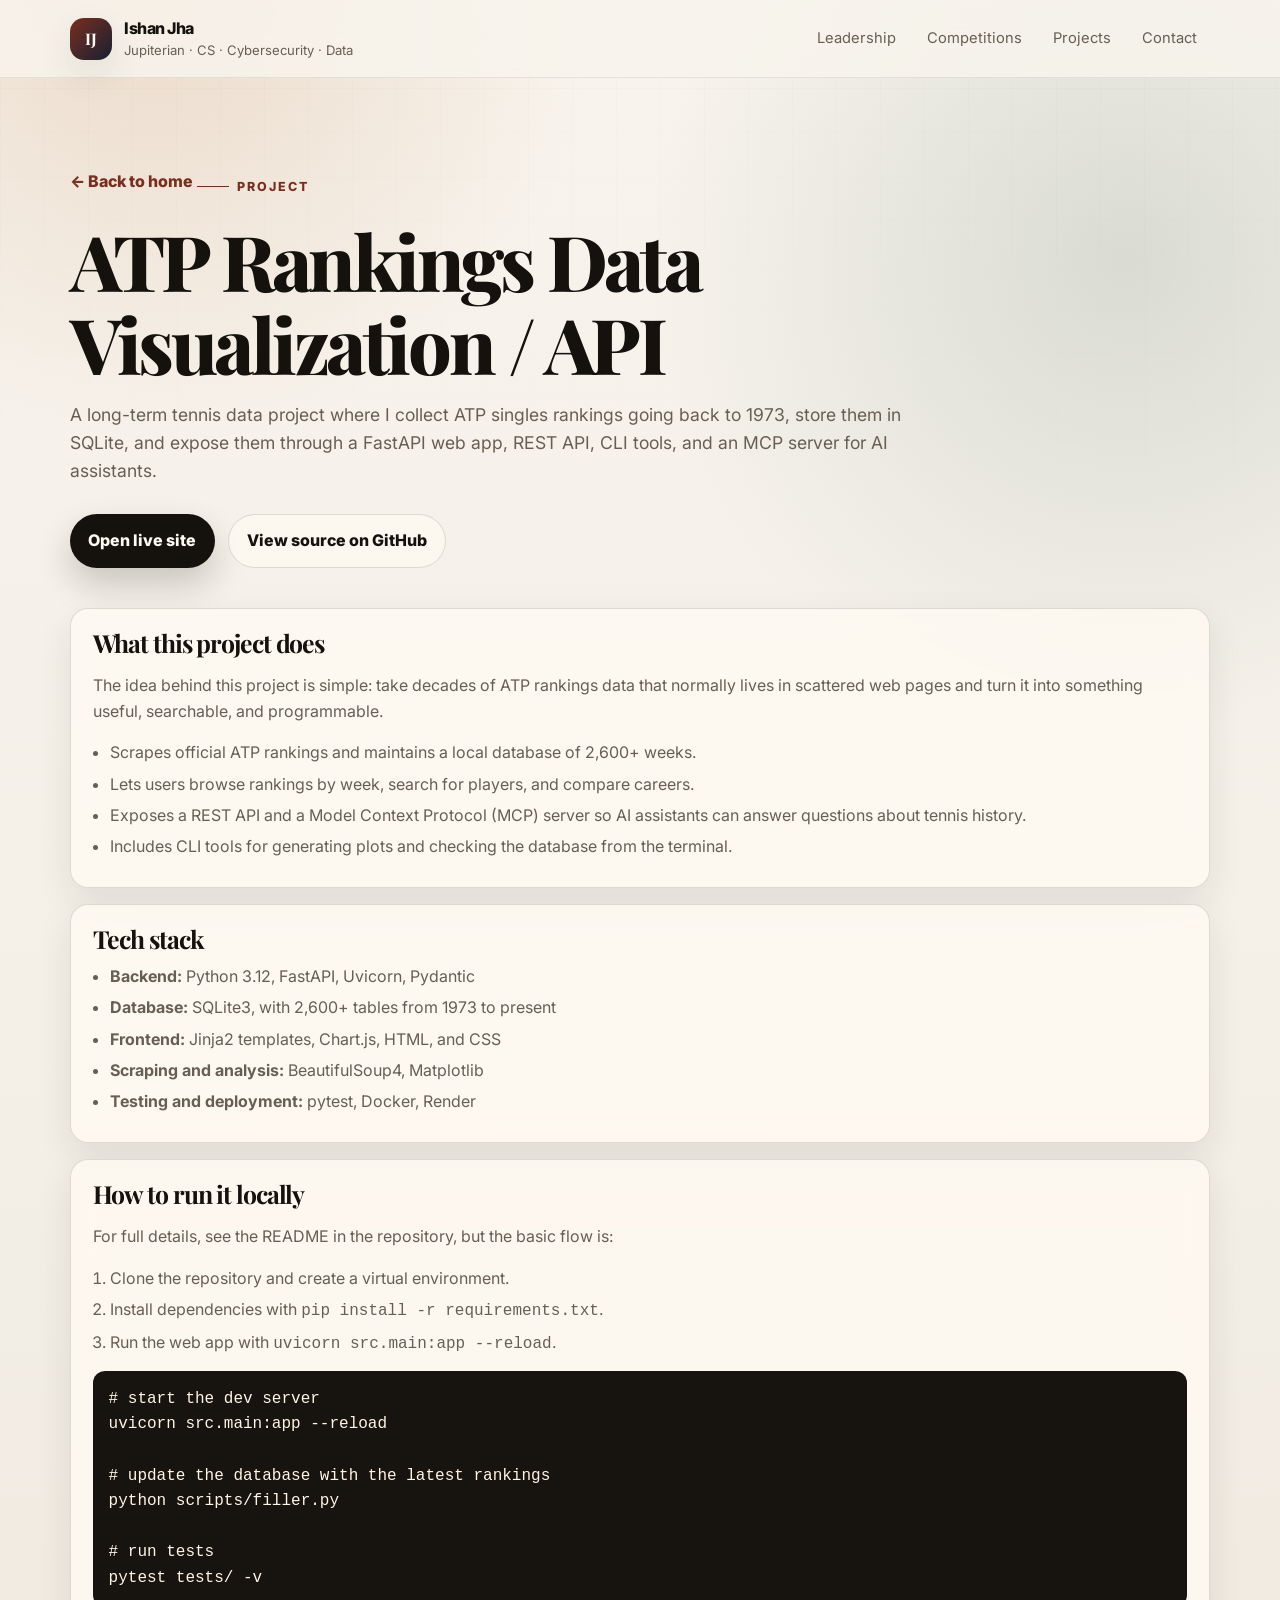
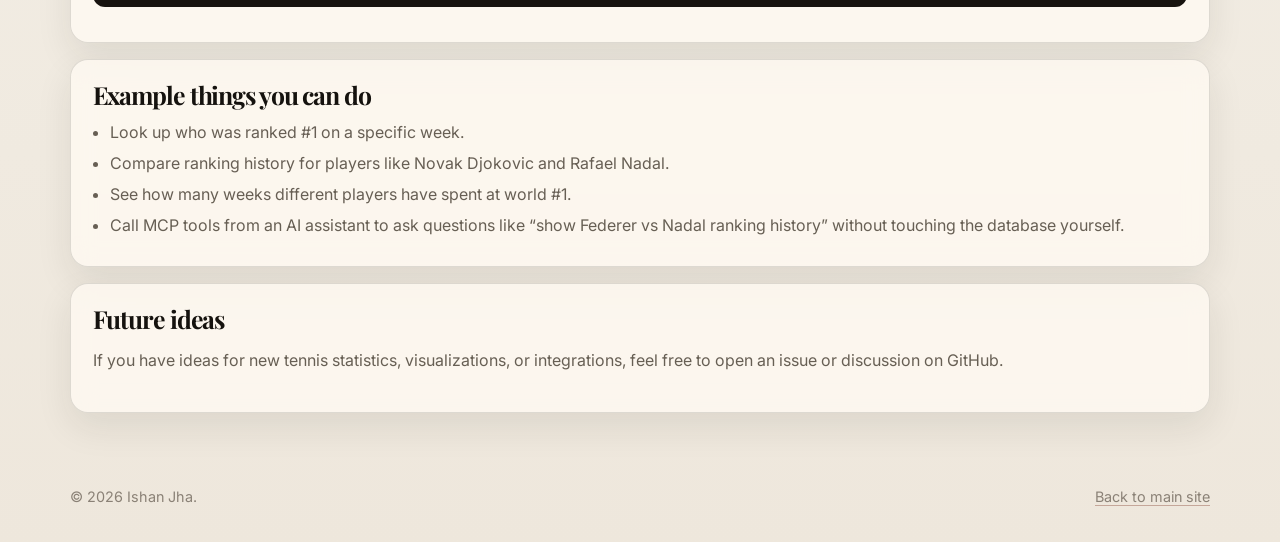
==== atp-rankings.html @ 8bdc6407 "Redesign portfolio site" ====
<!DOCTYPE html>
<html lang="en">
  <head>
    <meta charset="UTF-8" />
    <meta name="viewport" content="width=device-width, initial-scale=1" />
    <title>ATP Rankings Data Visualization / API | Ishan Jha</title>
    <meta name="description" content="Details about Ishan Jha's ATP Rankings Data Visualization and API project, including features, tech stack, and links." />
    <link rel="preconnect" href="https://fonts.googleapis.com" />
    <link rel="preconnect" href="https://fonts.gstatic.com" crossorigin />
    <link href="https://fonts.googleapis.com/css2?family=Inter:wght@400;500;600;700;800;900&family=Playfair+Display:wght@700;800&display=swap" rel="stylesheet" />
    <link rel="stylesheet" href="styles.css" />
  </head>
  <body>
    <header class="site-header"><div class="nav-inner"><a href="index.html" class="brand"><span class="brand-mark">IJ</span><span><span class="brand-name">Ishan Jha</span><span class="brand-tagline">Jupiterian · CS · Cybersecurity · Data</span></span></a><nav aria-label="Primary"><ul><li><a href="index.html#leadership">Leadership</a></li><li><a href="index.html#competitions">Competitions</a></li><li><a href="index.html#projects">Projects</a></li><li><a href="index.html#contact">Contact</a></li></ul></nav></div></header>
    <main>
      <section class="page-hero">
        <a href="index.html" class="back-link">← Back to home</a>
        <p class="eyebrow">Project</p>
        <h1>ATP Rankings Data Visualization / API</h1>
        <p class="meta">A long-term tennis data project where I collect ATP singles rankings going back to 1973, store them in SQLite, and expose them through a FastAPI web app, REST API, CLI tools, and an MCP server for AI assistants.</p>
        <div class="button-row"><a class="btn-primary" href="https://atp-rankings-data-visualization.onrender.com/" target="_blank" rel="noreferrer">Open live site</a><a class="btn-ghost" href="https://github.com/Jupiterian/ATP-Rankings-API" target="_blank" rel="noreferrer">View source on GitHub</a></div>
      </section>

      <section class="content-section"><h2>What this project does</h2><p>The idea behind this project is simple: take decades of ATP rankings data that normally lives in scattered web pages and turn it into something useful, searchable, and programmable.</p><ul class="clean-list"><li>Scrapes official ATP rankings and maintains a local database of 2,600+ weeks.</li><li>Lets users browse rankings by week, search for players, and compare careers.</li><li>Exposes a REST API and a Model Context Protocol (MCP) server so AI assistants can answer questions about tennis history.</li><li>Includes CLI tools for generating plots and checking the database from the terminal.</li></ul></section>
      <section class="content-section"><h2>Tech stack</h2><ul class="clean-list"><li><strong>Backend:</strong> Python 3.12, FastAPI, Uvicorn, Pydantic</li><li><strong>Database:</strong> SQLite3, with 2,600+ tables from 1973 to present</li><li><strong>Frontend:</strong> Jinja2 templates, Chart.js, HTML, and CSS</li><li><strong>Scraping and analysis:</strong> BeautifulSoup4, Matplotlib</li><li><strong>Testing and deployment:</strong> pytest, Docker, Render</li></ul></section>
      <section class="content-section"><h2>How to run it locally</h2><p>For full details, see the README in the repository, but the basic flow is:</p><ol class="clean-list"><li>Clone the repository and create a virtual environment.</li><li>Install dependencies with <code>pip install -r requirements.txt</code>.</li><li>Run the web app with <code>uvicorn src.main:app --reload</code>.</li></ol><pre><code># start the dev server
uvicorn src.main:app --reload

# update the database with the latest rankings
python scripts/filler.py

# run tests
pytest tests/ -v</code></pre></section>
      <section class="content-section"><h2>Example things you can do</h2><ul class="clean-list"><li>Look up who was ranked #1 on a specific week.</li><li>Compare ranking history for players like Novak Djokovic and Rafael Nadal.</li><li>See how many weeks different players have spent at world #1.</li><li>Call MCP tools from an AI assistant to ask questions like “show Federer vs Nadal ranking history” without touching the database yourself.</li></ul></section>
      <section class="content-section"><h2>Future ideas</h2><p>If you have ideas for new tennis statistics, visualizations, or integrations, feel free to open an issue or discussion on GitHub.</p></section>
    </main>
    <footer><span>© 2026 Ishan Jha.</span><span><a href="index.html">Back to main site</a></span></footer>
  </body>
</html>
  </body>
</html>
---- styles.css ----
:root {
  --bg: #f4f0e8;
  --surface: #fffaf2;
  --surface-strong: #fffdf8;
  --ink: #15120e;
  --muted: #675f54;
  --muted-2: #8a8176;
  --line: rgba(21, 18, 14, 0.13);
  --accent: #7a2e1f;
  --accent-2: #b66a32;
  --navy: #172033;
  --green: #315444;
  --shadow: 0 24px 80px rgba(38, 31, 22, 0.12);
  --shadow-soft: 0 14px 36px rgba(38, 31, 22, 0.09);
  --radius-lg: 28px;
  --radius-md: 18px;
  --radius-sm: 12px;
  --max: 1180px;
}

* { box-sizing: border-box; }
html { scroll-behavior: smooth; }
body {
  margin: 0;
  color: var(--ink);
  background:
    radial-gradient(circle at 12% 0%, rgba(182, 106, 50, 0.18), transparent 28rem),
    radial-gradient(circle at 88% 12%, rgba(49, 84, 68, 0.15), transparent 30rem),
    linear-gradient(180deg, #f8f4ed 0%, var(--bg) 45%, #eee7dc 100%);
  font-family: Inter, ui-sans-serif, system-ui, -apple-system, BlinkMacSystemFont, "Segoe UI", sans-serif;
  line-height: 1.6;
  min-height: 100vh;
}

body::before {
  content: "";
  position: fixed;
  inset: 0;
  pointer-events: none;
  opacity: 0.38;
  background-image: linear-gradient(rgba(21, 18, 14, 0.035) 1px, transparent 1px), linear-gradient(90deg, rgba(21, 18, 14, 0.035) 1px, transparent 1px);
  background-size: 44px 44px;
  mask-image: linear-gradient(to bottom, #000, transparent 72%);
}

a { color: inherit; text-decoration-color: rgba(122, 46, 31, 0.35); text-underline-offset: 0.2em; }
a:hover { color: var(--accent); text-decoration-color: currentColor; }
img { max-width: 100%; display: block; }

.site-header {
  position: sticky;
  top: 0;
  z-index: 20;
  border-bottom: 1px solid rgba(21, 18, 14, 0.08);
  background: rgba(248, 244, 237, 0.82);
  backdrop-filter: blur(18px);
}
.nav-inner {
  max-width: var(--max);
  margin: 0 auto;
  padding: 1rem 1.25rem;
  display: flex;
  align-items: center;
  justify-content: space-between;
  gap: 1rem;
}
.brand { display: inline-flex; align-items: center; gap: 0.75rem; text-decoration: none; }
.brand-mark {
  width: 42px;
  height: 42px;
  border-radius: 14px;
  display: grid;
  place-items: center;
  color: #fffaf2;
  background: linear-gradient(135deg, var(--accent), var(--navy));
  box-shadow: var(--shadow-soft);
  font-family: "Playfair Display", Georgia, serif;
  font-weight: 700;
}
.brand-name { display: block; font-weight: 800; letter-spacing: -0.03em; }
.brand-tagline { display: block; color: var(--muted); font-size: 0.82rem; margin-top: -0.1rem; }
nav ul { display: flex; align-items: center; gap: 0.35rem; list-style: none; margin: 0; padding: 0; }
nav a {
  display: inline-flex;
  padding: 0.55rem 0.8rem;
  border-radius: 999px;
  color: var(--muted);
  font-size: 0.92rem;
  text-decoration: none;
}
nav a:hover { background: rgba(122, 46, 31, 0.08); color: var(--ink); }

main { max-width: var(--max); margin: 0 auto; padding: 2rem 1.25rem 4.5rem; position: relative; }
.hero {
  display: grid;
  grid-template-columns: minmax(0, 1.14fr) minmax(320px, 0.86fr);
  gap: 2rem;
  align-items: stretch;
  padding: 4.5rem 0 2.5rem;
}
.eyebrow {
  display: inline-flex;
  align-items: center;
  gap: 0.5rem;
  color: var(--accent);
  font-weight: 800;
  font-size: 0.78rem;
  letter-spacing: 0.16em;
  text-transform: uppercase;
  margin-bottom: 1rem;
}
.eyebrow::before { content: ""; width: 32px; height: 1px; background: currentColor; }
h1, h2, h3 { line-height: 1.08; margin: 0; letter-spacing: -0.045em; }
h1, .display { font-family: "Playfair Display", Georgia, serif; font-weight: 800; }
h1 { font-size: clamp(3.1rem, 8vw, 6.7rem); max-width: 820px; }
.hero-subtitle { max-width: 720px; color: var(--muted); font-size: clamp(1.05rem, 2vw, 1.28rem); margin: 1.35rem 0 0; }
.hero-actions, .button-row { display: flex; flex-wrap: wrap; gap: 0.8rem; margin-top: 1.8rem; }
.btn-primary, .btn-ghost, .btn-text {
  display: inline-flex;
  align-items: center;
  justify-content: center;
  border-radius: 999px;
  padding: 0.82rem 1.15rem;
  font-weight: 800;
  text-decoration: none;
  transition: transform 0.18s ease, box-shadow 0.18s ease, background 0.18s ease;
}
.btn-primary { background: var(--ink); color: var(--surface); box-shadow: 0 16px 34px rgba(21, 18, 14, 0.2); }
.btn-primary:hover { color: var(--surface); transform: translateY(-2px); box-shadow: 0 22px 42px rgba(21, 18, 14, 0.24); }
.btn-ghost { border: 1px solid var(--line); background: rgba(255, 250, 242, 0.62); color: var(--ink); }
.btn-ghost:hover { transform: translateY(-2px); background: var(--surface-strong); }
.btn-text { padding-left: 0; padding-right: 0; color: var(--accent); }

.portrait-card, .panel, .section, .project-card, .case-card, .metric-card, .highlight-box, .content-section {
  border: 1px solid var(--line);
  background: rgba(255, 250, 242, 0.78);
  box-shadow: var(--shadow-soft);
  backdrop-filter: blur(12px);
}
.portrait-card { border-radius: var(--radius-lg); padding: 1rem; align-self: center; }
.portrait-card img { width: 100%; aspect-ratio: 4 / 5; object-fit: cover; object-position: center 18%; border-radius: 22px; }
.portrait-caption { display: flex; justify-content: space-between; gap: 1rem; padding: 1rem 0.25rem 0.15rem; color: var(--muted); font-size: 0.9rem; }
.stat-strip { display: grid; grid-template-columns: repeat(4, 1fr); gap: 1rem; margin: 1rem 0 2.5rem; }
.metric-card { border-radius: var(--radius-md); padding: 1.1rem; }
.metric-value { display: block; color: var(--accent); font-size: 1.75rem; font-weight: 900; letter-spacing: -0.06em; }
.metric-label { color: var(--muted); font-size: 0.88rem; }

.section { border-radius: var(--radius-lg); padding: clamp(1.3rem, 3vw, 2rem); margin-top: 1.1rem; }
.section + .section { margin-top: 1.4rem; }
.section-header { display: flex; justify-content: space-between; align-items: end; gap: 1rem; margin-bottom: 1.25rem; }
.section-kicker { color: var(--accent); font-weight: 800; font-size: 0.78rem; letter-spacing: 0.16em; text-transform: uppercase; }
.section-title { font-size: clamp(1.75rem, 3.5vw, 3rem); font-family: "Playfair Display", Georgia, serif; }
.section-body, p, li { color: var(--muted); }
.lead { color: var(--muted); font-size: 1.08rem; max-width: 820px; }
.two-column { display: grid; grid-template-columns: minmax(0, 1.1fr) minmax(280px, 0.9fr); gap: 1.2rem; }
.clean-list { padding-left: 1.1rem; margin: 0.65rem 0 0; }
.clean-list li { margin: 0.35rem 0; }
.card-grid { display: grid; grid-template-columns: repeat(2, minmax(0, 1fr)); gap: 1rem; }
.project-card, .case-card { border-radius: var(--radius-md); padding: 1.15rem; }
.project-card h3, .case-card h3 { font-size: 1.22rem; color: var(--ink); }
.project-card p, .case-card p { margin: 0.7rem 0 1rem; }
.card-meta, .tech-stack { display: flex; flex-wrap: wrap; gap: 0.45rem; margin-top: 0.9rem; }
.tag, .tech-badge { border: 1px solid var(--line); border-radius: 999px; padding: 0.28rem 0.62rem; color: var(--muted); background: rgba(255,255,255,0.35); font-size: 0.78rem; font-weight: 700; }
.featured { background: linear-gradient(135deg, rgba(23,32,51,0.96), rgba(122,46,31,0.9)); color: var(--surface); overflow: hidden; position: relative; }
.featured::after { content: ""; position: absolute; width: 300px; height: 300px; right: -90px; top: -110px; border-radius: 50%; background: rgba(255,250,242,0.12); }
.featured .section-title, .featured h3, .featured p, .featured li, .featured .section-kicker { color: var(--surface); }
.featured p, .featured li { opacity: 0.82; }
.featured .tag { color: var(--surface); border-color: rgba(255,255,255,0.24); background: rgba(255,255,255,0.1); }
.featured .btn-primary { background: var(--surface); color: var(--ink); }
.featured-grid { display: grid; grid-template-columns: minmax(0, 1.45fr) minmax(260px, 0.85fr); gap: 1.4rem; align-items: center; position: relative; z-index: 1; }
.terminal-card { border: 1px solid rgba(255,255,255,0.18); border-radius: 20px; background: rgba(21,18,14,0.34); padding: 1rem; color: #f9f1e6; font-family: ui-monospace, SFMono-Regular, Menlo, Monaco, Consolas, monospace; font-size: 0.84rem; }
.terminal-card div { margin: 0.45rem 0; }
.prompt { color: #f2b56c; }
.gallery { display: grid; grid-template-columns: repeat(2, minmax(0, 1fr)); gap: 1rem; margin-top: 1rem; }
.gallery img { border-radius: var(--radius-md); aspect-ratio: 4 / 3; object-fit: cover; border: 1px solid var(--line); box-shadow: var(--shadow-soft); }
.gallery.small img { aspect-ratio: 1 / 1; }
.page-hero { padding: 3.4rem 0 1.5rem; }
.page-hero h1 { font-size: clamp(2.5rem, 6vw, 5rem); }
.subtitle, .meta { color: var(--muted); font-size: 1.1rem; max-width: 850px; margin: 1rem 0 0; }
.back-link { display: inline-flex; margin-bottom: 1.5rem; color: var(--accent); font-weight: 800; text-decoration: none; }
.content-section, .highlight-box { border-radius: var(--radius-md); padding: 1.35rem; margin-top: 1rem; }
.content-section h2, .highlight-box h3 { font-size: 1.55rem; font-family: "Playfair Display", Georgia, serif; margin-bottom: 0.7rem; }
pre { padding: 1rem; overflow-x: auto; border-radius: var(--radius-sm); background: #17130f; color: #fff4e8; }
code { font-family: ui-monospace, SFMono-Regular, Menlo, Monaco, Consolas, monospace; }
.inline-photo { border-radius: var(--radius-md); border: 1px solid var(--line); box-shadow: var(--shadow-soft); margin-top: 1rem; }
.contact-list { list-style: none; padding: 0; margin: 1rem 0 0; display: flex; flex-wrap: wrap; gap: 0.8rem; }
.contact-list a { display: inline-flex; padding: 0.78rem 1rem; border: 1px solid var(--line); border-radius: 999px; background: rgba(255,250,242,0.75); font-weight: 800; text-decoration: none; }
footer { max-width: var(--max); margin: 0 auto; padding: 0 1.25rem 2.4rem; color: var(--muted-2); font-size: 0.9rem; display: flex; justify-content: space-between; gap: 1rem; flex-wrap: wrap; position: relative; }

@media (max-width: 860px) {
  .hero, .two-column, .featured-grid { grid-template-columns: 1fr; }
  .stat-strip { grid-template-columns: repeat(2, 1fr); }
  .card-grid { grid-template-columns: 1fr; }
  .nav-inner { align-items: flex-start; flex-direction: column; }
  nav ul { flex-wrap: wrap; }
  .portrait-card { max-width: 460px; }
}
@media (max-width: 560px) {
  main { padding-top: 1rem; }
  .hero { padding-top: 2.4rem; }
  .stat-strip, .gallery { grid-template-columns: 1fr; }
  h1 { font-size: clamp(2.7rem, 17vw, 4rem); }
  .brand-tagline { display: none; }
}
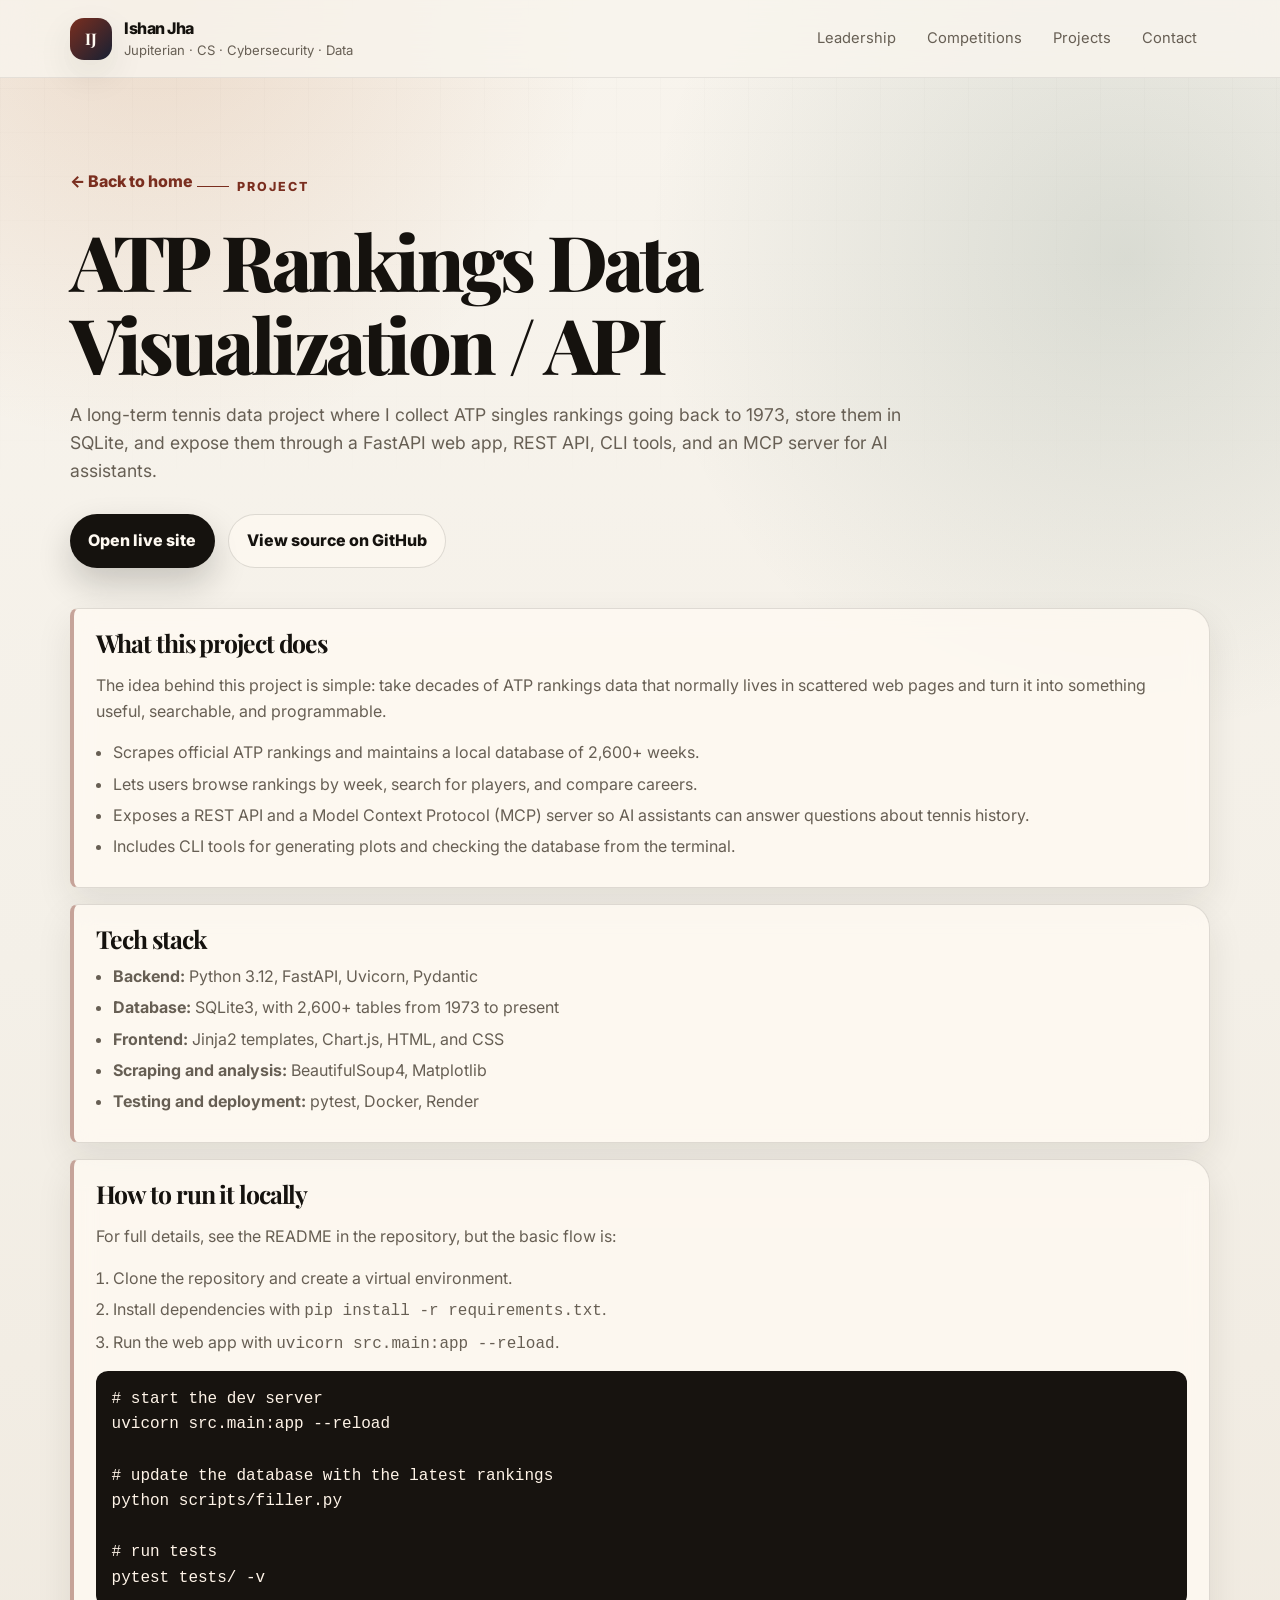
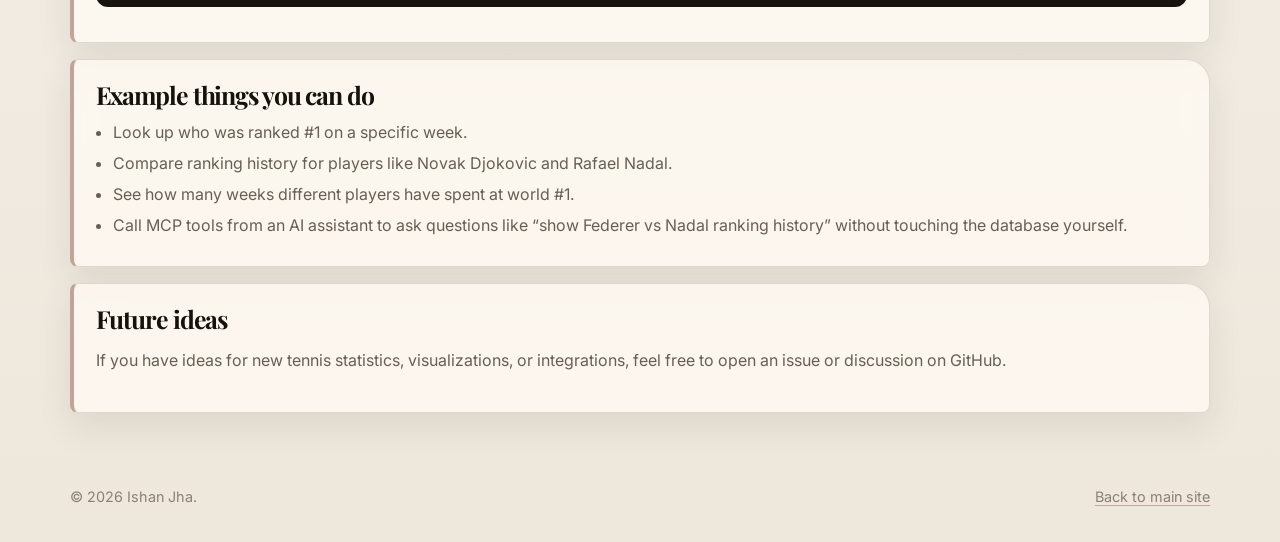
==== commit d9522919: "Refine portfolio panel styling" ====
--- a/styles.css
+++ b/styles.css
@@ -15,6 +15,7 @@
   --radius-lg: 28px;
   --radius-md: 18px;
   --radius-sm: 12px;
+  --radius-editorial: 10px 30px 10px 10px;
   --max: 1180px;
 }
 
@@ -145,7 +146,21 @@
 .metric-value { display: block; color: var(--accent); font-size: 1.75rem; font-weight: 900; letter-spacing: -0.06em; }
 .metric-label { color: var(--muted); font-size: 0.88rem; }
 
-.section { border-radius: var(--radius-lg); padding: clamp(1.3rem, 3vw, 2rem); margin-top: 1.1rem; }
+.section {
+  position: relative;
+  border-radius: var(--radius-editorial);
+  padding: clamp(1.3rem, 3vw, 2rem);
+  margin-top: 1.1rem;
+  overflow: hidden;
+}
+.section::before {
+  content: "";
+  position: absolute;
+  inset: 0 auto 0 0;
+  width: 5px;
+  background: linear-gradient(180deg, var(--accent), rgba(182, 106, 50, 0.2));
+}
+.section > * { position: relative; }
 .section + .section { margin-top: 1.4rem; }
 .section-header { display: flex; justify-content: space-between; align-items: end; gap: 1rem; margin-bottom: 1.25rem; }
 .section-kicker { color: var(--accent); font-weight: 800; font-size: 0.78rem; letter-spacing: 0.16em; text-transform: uppercase; }
@@ -156,12 +171,19 @@
 .clean-list { padding-left: 1.1rem; margin: 0.65rem 0 0; }
 .clean-list li { margin: 0.35rem 0; }
 .card-grid { display: grid; grid-template-columns: repeat(2, minmax(0, 1fr)); gap: 1rem; }
-.project-card, .case-card { border-radius: var(--radius-md); padding: 1.15rem; }
+.project-card, .case-card {
+  border-radius: 0;
+  padding: 1.15rem 1.2rem;
+  border-width: 0 0 0 2px;
+  border-color: rgba(122, 46, 31, 0.24);
+  background: linear-gradient(90deg, rgba(255, 250, 242, 0.8), rgba(255, 250, 242, 0.32));
+  box-shadow: none;
+}
 .project-card h3, .case-card h3 { font-size: 1.22rem; color: var(--ink); }
 .project-card p, .case-card p { margin: 0.7rem 0 1rem; }
 .card-meta, .tech-stack { display: flex; flex-wrap: wrap; gap: 0.45rem; margin-top: 0.9rem; }
 .tag, .tech-badge { border: 1px solid var(--line); border-radius: 999px; padding: 0.28rem 0.62rem; color: var(--muted); background: rgba(255,255,255,0.35); font-size: 0.78rem; font-weight: 700; }
-.featured { background: linear-gradient(135deg, rgba(23,32,51,0.96), rgba(122,46,31,0.9)); color: var(--surface); overflow: hidden; position: relative; }
+.featured { border-radius: 12px; background: linear-gradient(135deg, rgba(23,32,51,0.96), rgba(122,46,31,0.9)); color: var(--surface); overflow: hidden; position: relative; }
 .featured::after { content: ""; position: absolute; width: 300px; height: 300px; right: -90px; top: -110px; border-radius: 50%; background: rgba(255,250,242,0.12); }
 .featured .section-title, .featured h3, .featured p, .featured li, .featured .section-kicker { color: var(--surface); }
 .featured p, .featured li { opacity: 0.82; }
@@ -178,13 +200,33 @@
 .page-hero h1 { font-size: clamp(2.5rem, 6vw, 5rem); }
 .subtitle, .meta { color: var(--muted); font-size: 1.1rem; max-width: 850px; margin: 1rem 0 0; }
 .back-link { display: inline-flex; margin-bottom: 1.5rem; color: var(--accent); font-weight: 800; text-decoration: none; }
-.content-section, .highlight-box { border-radius: var(--radius-md); padding: 1.35rem; margin-top: 1rem; }
+.content-section, .highlight-box {
+  border-radius: 8px 24px 8px 8px;
+  padding: 1.35rem;
+  margin-top: 1rem;
+  border-left: 4px solid rgba(122, 46, 31, 0.42);
+}
 .content-section h2, .highlight-box h3 { font-size: 1.55rem; font-family: "Playfair Display", Georgia, serif; margin-bottom: 0.7rem; }
 pre { padding: 1rem; overflow-x: auto; border-radius: var(--radius-sm); background: #17130f; color: #fff4e8; }
 code { font-family: ui-monospace, SFMono-Regular, Menlo, Monaco, Consolas, monospace; }
 .inline-photo { border-radius: var(--radius-md); border: 1px solid var(--line); box-shadow: var(--shadow-soft); margin-top: 1rem; }
 .contact-list { list-style: none; padding: 0; margin: 1rem 0 0; display: flex; flex-wrap: wrap; gap: 0.8rem; }
-.contact-list a { display: inline-flex; padding: 0.78rem 1rem; border: 1px solid var(--line); border-radius: 999px; background: rgba(255,250,242,0.75); font-weight: 800; text-decoration: none; }
+.contact-list a {
+  display: inline-flex;
+  align-items: center;
+  justify-content: space-between;
+  gap: 1.25rem;
+  min-width: 220px;
+  padding: 0.9rem 1rem;
+  border: 1px solid rgba(21, 18, 14, 0.18);
+  border-radius: 10px;
+  background: linear-gradient(135deg, rgba(255,250,242,0.95), rgba(246,238,226,0.86));
+  box-shadow: 0 10px 24px rgba(38, 31, 22, 0.08);
+  font-weight: 800;
+  text-decoration: none;
+}
+.contact-list a::after { content: "↗"; color: var(--accent); }
+.contact-list a:hover { transform: translateY(-2px); background: var(--surface-strong); }
 footer { max-width: var(--max); margin: 0 auto; padding: 0 1.25rem 2.4rem; color: var(--muted-2); font-size: 0.9rem; display: flex; justify-content: space-between; gap: 1rem; flex-wrap: wrap; position: relative; }
 
 @media (max-width: 860px) {
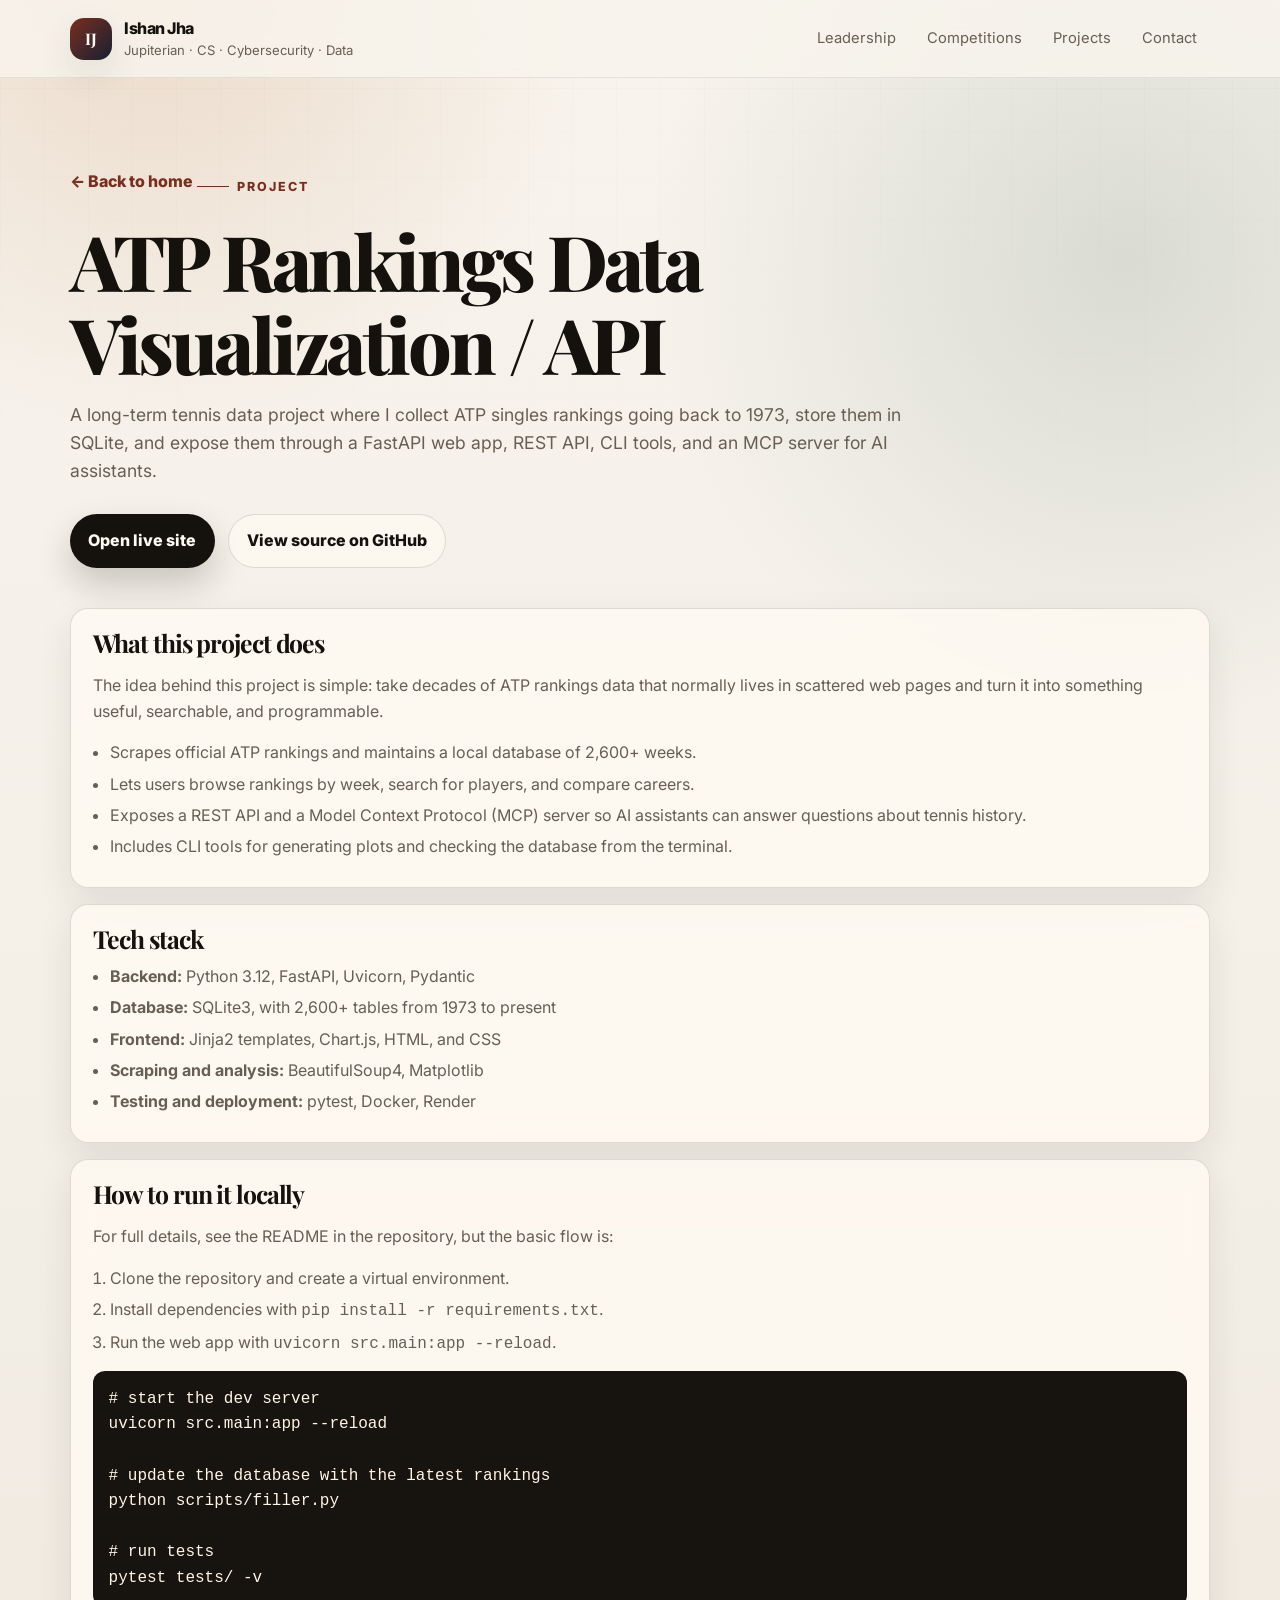
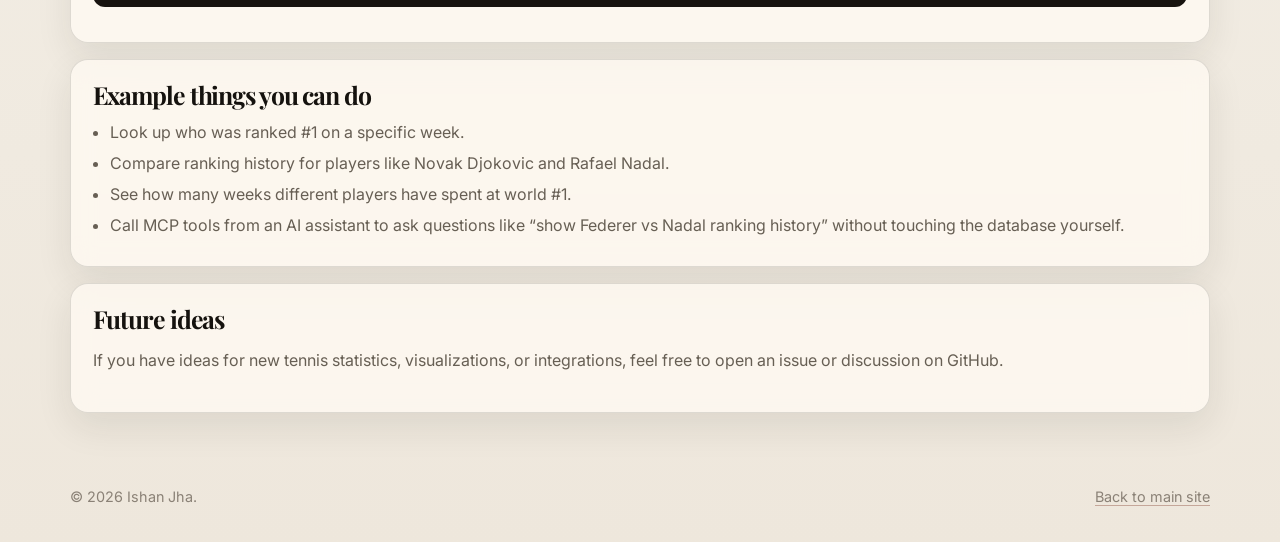
==== commit 9c835d66: "Merge branch 'main' into codex/redesign-website-for-professional-portfolio-bvtk1a" ====
--- a/atp-rankings.html
+++ b/atp-rankings.html
@@ -1,41 +1,39 @@
-<!DOCTYPE html>
-<html lang="en">
-  <head>
-    <meta charset="UTF-8" />
-    <meta name="viewport" content="width=device-width, initial-scale=1" />
-    <title>ATP Rankings Data Visualization / API | Ishan Jha</title>
-    <meta name="description" content="Details about Ishan Jha's ATP Rankings Data Visualization and API project, including features, tech stack, and links." />
-    <link rel="preconnect" href="https://fonts.googleapis.com" />
-    <link rel="preconnect" href="https://fonts.gstatic.com" crossorigin />
-    <link href="https://fonts.googleapis.com/css2?family=Inter:wght@400;500;600;700;800;900&family=Playfair+Display:wght@700;800&display=swap" rel="stylesheet" />
-    <link rel="stylesheet" href="styles.css" />
-  </head>
-  <body>
-    <header class="site-header"><div class="nav-inner"><a href="index.html" class="brand"><span class="brand-mark">IJ</span><span><span class="brand-name">Ishan Jha</span><span class="brand-tagline">Jupiterian · CS · Cybersecurity · Data</span></span></a><nav aria-label="Primary"><ul><li><a href="index.html#leadership">Leadership</a></li><li><a href="index.html#competitions">Competitions</a></li><li><a href="index.html#projects">Projects</a></li><li><a href="index.html#contact">Contact</a></li></ul></nav></div></header>
-    <main>
-      <section class="page-hero">
-        <a href="index.html" class="back-link">← Back to home</a>
-        <p class="eyebrow">Project</p>
-        <h1>ATP Rankings Data Visualization / API</h1>
-        <p class="meta">A long-term tennis data project where I collect ATP singles rankings going back to 1973, store them in SQLite, and expose them through a FastAPI web app, REST API, CLI tools, and an MCP server for AI assistants.</p>
-        <div class="button-row"><a class="btn-primary" href="https://atp-rankings-data-visualization.onrender.com/" target="_blank" rel="noreferrer">Open live site</a><a class="btn-ghost" href="https://github.com/Jupiterian/ATP-Rankings-API" target="_blank" rel="noreferrer">View source on GitHub</a></div>
-      </section>
-
-      <section class="content-section"><h2>What this project does</h2><p>The idea behind this project is simple: take decades of ATP rankings data that normally lives in scattered web pages and turn it into something useful, searchable, and programmable.</p><ul class="clean-list"><li>Scrapes official ATP rankings and maintains a local database of 2,600+ weeks.</li><li>Lets users browse rankings by week, search for players, and compare careers.</li><li>Exposes a REST API and a Model Context Protocol (MCP) server so AI assistants can answer questions about tennis history.</li><li>Includes CLI tools for generating plots and checking the database from the terminal.</li></ul></section>
-      <section class="content-section"><h2>Tech stack</h2><ul class="clean-list"><li><strong>Backend:</strong> Python 3.12, FastAPI, Uvicorn, Pydantic</li><li><strong>Database:</strong> SQLite3, with 2,600+ tables from 1973 to present</li><li><strong>Frontend:</strong> Jinja2 templates, Chart.js, HTML, and CSS</li><li><strong>Scraping and analysis:</strong> BeautifulSoup4, Matplotlib</li><li><strong>Testing and deployment:</strong> pytest, Docker, Render</li></ul></section>
-      <section class="content-section"><h2>How to run it locally</h2><p>For full details, see the README in the repository, but the basic flow is:</p><ol class="clean-list"><li>Clone the repository and create a virtual environment.</li><li>Install dependencies with <code>pip install -r requirements.txt</code>.</li><li>Run the web app with <code>uvicorn src.main:app --reload</code>.</li></ol><pre><code># start the dev server
-uvicorn src.main:app --reload
-
-# update the database with the latest rankings
-python scripts/filler.py
-
-# run tests
-pytest tests/ -v</code></pre></section>
-      <section class="content-section"><h2>Example things you can do</h2><ul class="clean-list"><li>Look up who was ranked #1 on a specific week.</li><li>Compare ranking history for players like Novak Djokovic and Rafael Nadal.</li><li>See how many weeks different players have spent at world #1.</li><li>Call MCP tools from an AI assistant to ask questions like “show Federer vs Nadal ranking history” without touching the database yourself.</li></ul></section>
-      <section class="content-section"><h2>Future ideas</h2><p>If you have ideas for new tennis statistics, visualizations, or integrations, feel free to open an issue or discussion on GitHub.</p></section>
-    </main>
-    <footer><span>© 2026 Ishan Jha.</span><span><a href="index.html">Back to main site</a></span></footer>
-  </body>
-</html>
+<!DOCTYPE html>
+<html lang="en">
+  <head>
+    <meta charset="UTF-8" />
+    <meta name="viewport" content="width=device-width, initial-scale=1" />
+    <title>ATP Rankings Data Visualization / API | Ishan Jha</title>
+    <meta name="description" content="Details about Ishan Jha's ATP Rankings Data Visualization and API project, including features, tech stack, and links." />
+    <link rel="preconnect" href="https://fonts.googleapis.com" />
+    <link rel="preconnect" href="https://fonts.gstatic.com" crossorigin />
+    <link href="https://fonts.googleapis.com/css2?family=Inter:wght@400;500;600;700;800;900&family=Playfair+Display:wght@700;800&display=swap" rel="stylesheet" />
+    <link rel="stylesheet" href="styles.css" />
+  </head>
+  <body>
+    <header class="site-header"><div class="nav-inner"><a href="index.html" class="brand"><span class="brand-mark">IJ</span><span><span class="brand-name">Ishan Jha</span><span class="brand-tagline">Jupiterian · CS · Cybersecurity · Data</span></span></a><nav aria-label="Primary"><ul><li><a href="index.html#leadership">Leadership</a></li><li><a href="index.html#competitions">Competitions</a></li><li><a href="index.html#projects">Projects</a></li><li><a href="index.html#contact">Contact</a></li></ul></nav></div></header>
+    <main>
+      <section class="page-hero">
+        <a href="index.html" class="back-link">← Back to home</a>
+        <p class="eyebrow">Project</p>
+        <h1>ATP Rankings Data Visualization / API</h1>
+        <p class="meta">A long-term tennis data project where I collect ATP singles rankings going back to 1973, store them in SQLite, and expose them through a FastAPI web app, REST API, CLI tools, and an MCP server for AI assistants.</p>
+        <div class="button-row"><a class="btn-primary" href="https://atp-rankings-data-visualization.onrender.com/" target="_blank" rel="noreferrer">Open live site</a><a class="btn-ghost" href="https://github.com/Jupiterian/ATP-Rankings-API" target="_blank" rel="noreferrer">View source on GitHub</a></div>
+      </section>
+
+      <section class="content-section"><h2>What this project does</h2><p>The idea behind this project is simple: take decades of ATP rankings data that normally lives in scattered web pages and turn it into something useful, searchable, and programmable.</p><ul class="clean-list"><li>Scrapes official ATP rankings and maintains a local database of 2,600+ weeks.</li><li>Lets users browse rankings by week, search for players, and compare careers.</li><li>Exposes a REST API and a Model Context Protocol (MCP) server so AI assistants can answer questions about tennis history.</li><li>Includes CLI tools for generating plots and checking the database from the terminal.</li></ul></section>
+      <section class="content-section"><h2>Tech stack</h2><ul class="clean-list"><li><strong>Backend:</strong> Python 3.12, FastAPI, Uvicorn, Pydantic</li><li><strong>Database:</strong> SQLite3, with 2,600+ tables from 1973 to present</li><li><strong>Frontend:</strong> Jinja2 templates, Chart.js, HTML, and CSS</li><li><strong>Scraping and analysis:</strong> BeautifulSoup4, Matplotlib</li><li><strong>Testing and deployment:</strong> pytest, Docker, Render</li></ul></section>
+      <section class="content-section"><h2>How to run it locally</h2><p>For full details, see the README in the repository, but the basic flow is:</p><ol class="clean-list"><li>Clone the repository and create a virtual environment.</li><li>Install dependencies with <code>pip install -r requirements.txt</code>.</li><li>Run the web app with <code>uvicorn src.main:app --reload</code>.</li></ol><pre><code># start the dev server
+uvicorn src.main:app --reload
+
+# update the database with the latest rankings
+python scripts/filler.py
+
+# run tests
+pytest tests/ -v</code></pre></section>
+      <section class="content-section"><h2>Example things you can do</h2><ul class="clean-list"><li>Look up who was ranked #1 on a specific week.</li><li>Compare ranking history for players like Novak Djokovic and Rafael Nadal.</li><li>See how many weeks different players have spent at world #1.</li><li>Call MCP tools from an AI assistant to ask questions like “show Federer vs Nadal ranking history” without touching the database yourself.</li></ul></section>
+      <section class="content-section"><h2>Future ideas</h2><p>If you have ideas for new tennis statistics, visualizations, or integrations, feel free to open an issue or discussion on GitHub.</p></section>
+    </main>
+    <footer><span>© 2026 Ishan Jha.</span><span><a href="index.html">Back to main site</a></span></footer>
   </body>
 </html>
--- a/styles.css
+++ b/styles.css
@@ -15,7 +15,6 @@
   --radius-lg: 28px;
   --radius-md: 18px;
   --radius-sm: 12px;
-  --radius-editorial: 10px 30px 10px 10px;
   --max: 1180px;
 }
 
@@ -146,21 +145,7 @@
 .metric-value { display: block; color: var(--accent); font-size: 1.75rem; font-weight: 900; letter-spacing: -0.06em; }
 .metric-label { color: var(--muted); font-size: 0.88rem; }
 
-.section {
-  position: relative;
-  border-radius: var(--radius-editorial);
-  padding: clamp(1.3rem, 3vw, 2rem);
-  margin-top: 1.1rem;
-  overflow: hidden;
-}
-.section::before {
-  content: "";
-  position: absolute;
-  inset: 0 auto 0 0;
-  width: 5px;
-  background: linear-gradient(180deg, var(--accent), rgba(182, 106, 50, 0.2));
-}
-.section > * { position: relative; }
+.section { border-radius: var(--radius-lg); padding: clamp(1.3rem, 3vw, 2rem); margin-top: 1.1rem; }
 .section + .section { margin-top: 1.4rem; }
 .section-header { display: flex; justify-content: space-between; align-items: end; gap: 1rem; margin-bottom: 1.25rem; }
 .section-kicker { color: var(--accent); font-weight: 800; font-size: 0.78rem; letter-spacing: 0.16em; text-transform: uppercase; }
@@ -171,19 +156,12 @@
 .clean-list { padding-left: 1.1rem; margin: 0.65rem 0 0; }
 .clean-list li { margin: 0.35rem 0; }
 .card-grid { display: grid; grid-template-columns: repeat(2, minmax(0, 1fr)); gap: 1rem; }
-.project-card, .case-card {
-  border-radius: 0;
-  padding: 1.15rem 1.2rem;
-  border-width: 0 0 0 2px;
-  border-color: rgba(122, 46, 31, 0.24);
-  background: linear-gradient(90deg, rgba(255, 250, 242, 0.8), rgba(255, 250, 242, 0.32));
-  box-shadow: none;
-}
+.project-card, .case-card { border-radius: var(--radius-md); padding: 1.15rem; }
 .project-card h3, .case-card h3 { font-size: 1.22rem; color: var(--ink); }
 .project-card p, .case-card p { margin: 0.7rem 0 1rem; }
 .card-meta, .tech-stack { display: flex; flex-wrap: wrap; gap: 0.45rem; margin-top: 0.9rem; }
 .tag, .tech-badge { border: 1px solid var(--line); border-radius: 999px; padding: 0.28rem 0.62rem; color: var(--muted); background: rgba(255,255,255,0.35); font-size: 0.78rem; font-weight: 700; }
-.featured { border-radius: 12px; background: linear-gradient(135deg, rgba(23,32,51,0.96), rgba(122,46,31,0.9)); color: var(--surface); overflow: hidden; position: relative; }
+.featured { background: linear-gradient(135deg, rgba(23,32,51,0.96), rgba(122,46,31,0.9)); color: var(--surface); overflow: hidden; position: relative; }
 .featured::after { content: ""; position: absolute; width: 300px; height: 300px; right: -90px; top: -110px; border-radius: 50%; background: rgba(255,250,242,0.12); }
 .featured .section-title, .featured h3, .featured p, .featured li, .featured .section-kicker { color: var(--surface); }
 .featured p, .featured li { opacity: 0.82; }
@@ -200,33 +178,13 @@
 .page-hero h1 { font-size: clamp(2.5rem, 6vw, 5rem); }
 .subtitle, .meta { color: var(--muted); font-size: 1.1rem; max-width: 850px; margin: 1rem 0 0; }
 .back-link { display: inline-flex; margin-bottom: 1.5rem; color: var(--accent); font-weight: 800; text-decoration: none; }
-.content-section, .highlight-box {
-  border-radius: 8px 24px 8px 8px;
-  padding: 1.35rem;
-  margin-top: 1rem;
-  border-left: 4px solid rgba(122, 46, 31, 0.42);
-}
+.content-section, .highlight-box { border-radius: var(--radius-md); padding: 1.35rem; margin-top: 1rem; }
 .content-section h2, .highlight-box h3 { font-size: 1.55rem; font-family: "Playfair Display", Georgia, serif; margin-bottom: 0.7rem; }
 pre { padding: 1rem; overflow-x: auto; border-radius: var(--radius-sm); background: #17130f; color: #fff4e8; }
 code { font-family: ui-monospace, SFMono-Regular, Menlo, Monaco, Consolas, monospace; }
 .inline-photo { border-radius: var(--radius-md); border: 1px solid var(--line); box-shadow: var(--shadow-soft); margin-top: 1rem; }
 .contact-list { list-style: none; padding: 0; margin: 1rem 0 0; display: flex; flex-wrap: wrap; gap: 0.8rem; }
-.contact-list a {
-  display: inline-flex;
-  align-items: center;
-  justify-content: space-between;
-  gap: 1.25rem;
-  min-width: 220px;
-  padding: 0.9rem 1rem;
-  border: 1px solid rgba(21, 18, 14, 0.18);
-  border-radius: 10px;
-  background: linear-gradient(135deg, rgba(255,250,242,0.95), rgba(246,238,226,0.86));
-  box-shadow: 0 10px 24px rgba(38, 31, 22, 0.08);
-  font-weight: 800;
-  text-decoration: none;
-}
-.contact-list a::after { content: "↗"; color: var(--accent); }
-.contact-list a:hover { transform: translateY(-2px); background: var(--surface-strong); }
+.contact-list a { display: inline-flex; padding: 0.78rem 1rem; border: 1px solid var(--line); border-radius: 999px; background: rgba(255,250,242,0.75); font-weight: 800; text-decoration: none; }
 footer { max-width: var(--max); margin: 0 auto; padding: 0 1.25rem 2.4rem; color: var(--muted-2); font-size: 0.9rem; display: flex; justify-content: space-between; gap: 1rem; flex-wrap: wrap; position: relative; }
 
 @media (max-width: 860px) {
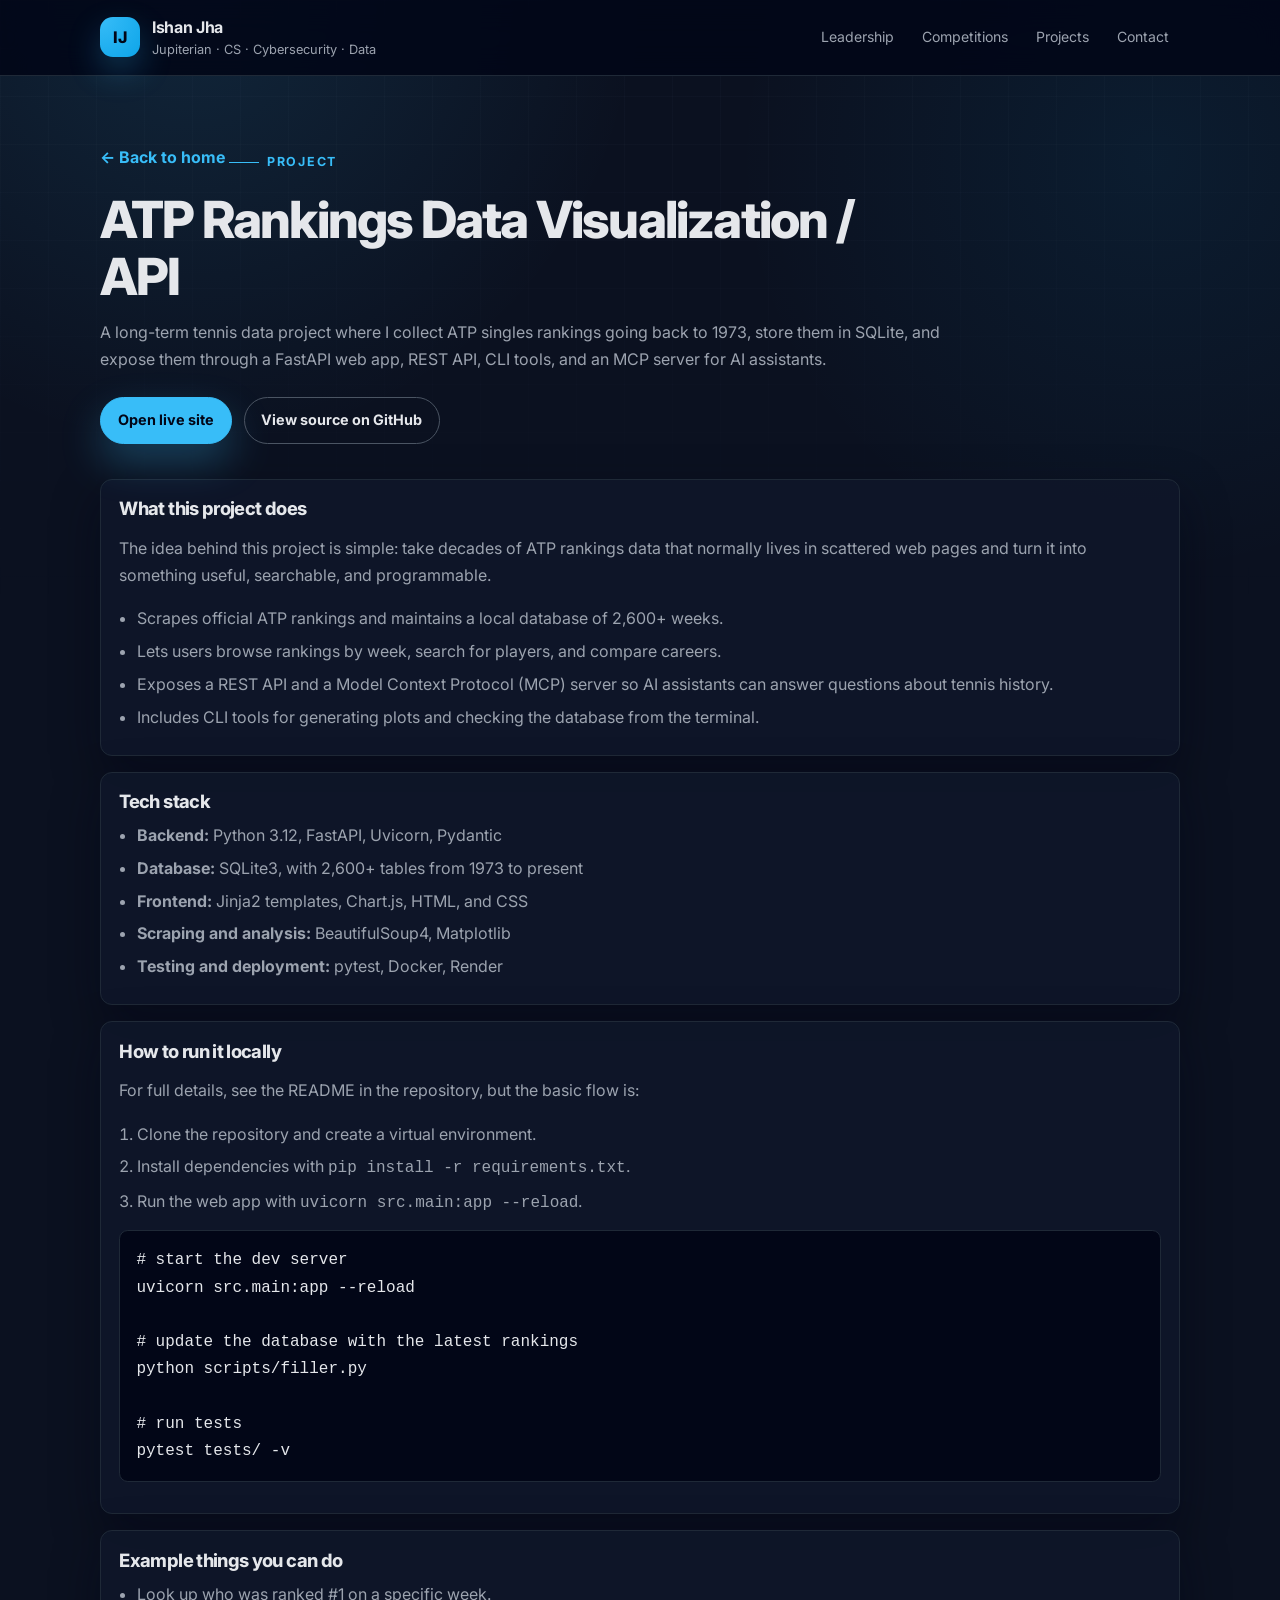
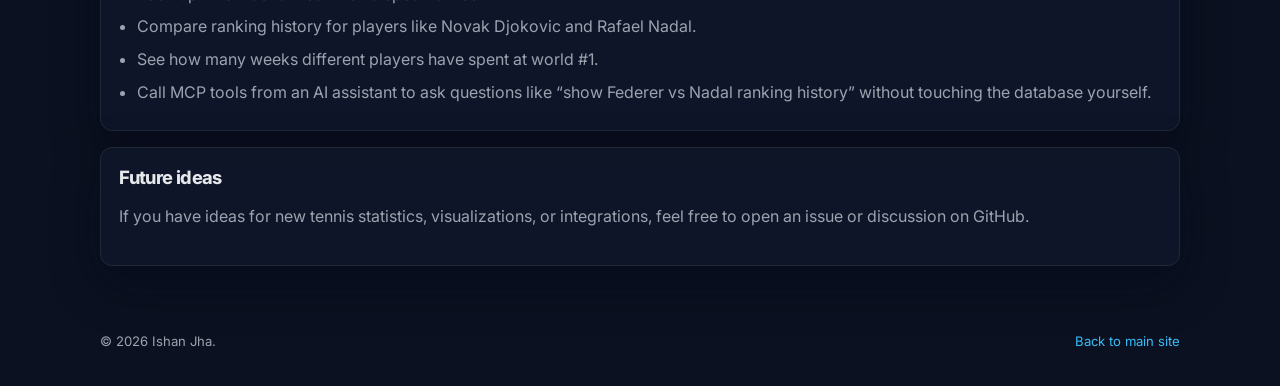
==== commit d11a434d: "Restore dark portfolio theme" ====
--- a/atp-rankings.html
+++ b/atp-rankings.html
@@ -1,39 +1,41 @@
-<!DOCTYPE html>
-<html lang="en">
-  <head>
-    <meta charset="UTF-8" />
-    <meta name="viewport" content="width=device-width, initial-scale=1" />
-    <title>ATP Rankings Data Visualization / API | Ishan Jha</title>
-    <meta name="description" content="Details about Ishan Jha's ATP Rankings Data Visualization and API project, including features, tech stack, and links." />
-    <link rel="preconnect" href="https://fonts.googleapis.com" />
-    <link rel="preconnect" href="https://fonts.gstatic.com" crossorigin />
-    <link href="https://fonts.googleapis.com/css2?family=Inter:wght@400;500;600;700;800;900&family=Playfair+Display:wght@700;800&display=swap" rel="stylesheet" />
-    <link rel="stylesheet" href="styles.css" />
-  </head>
-  <body>
-    <header class="site-header"><div class="nav-inner"><a href="index.html" class="brand"><span class="brand-mark">IJ</span><span><span class="brand-name">Ishan Jha</span><span class="brand-tagline">Jupiterian · CS · Cybersecurity · Data</span></span></a><nav aria-label="Primary"><ul><li><a href="index.html#leadership">Leadership</a></li><li><a href="index.html#competitions">Competitions</a></li><li><a href="index.html#projects">Projects</a></li><li><a href="index.html#contact">Contact</a></li></ul></nav></div></header>
-    <main>
-      <section class="page-hero">
-        <a href="index.html" class="back-link">← Back to home</a>
-        <p class="eyebrow">Project</p>
-        <h1>ATP Rankings Data Visualization / API</h1>
-        <p class="meta">A long-term tennis data project where I collect ATP singles rankings going back to 1973, store them in SQLite, and expose them through a FastAPI web app, REST API, CLI tools, and an MCP server for AI assistants.</p>
-        <div class="button-row"><a class="btn-primary" href="https://atp-rankings-data-visualization.onrender.com/" target="_blank" rel="noreferrer">Open live site</a><a class="btn-ghost" href="https://github.com/Jupiterian/ATP-Rankings-API" target="_blank" rel="noreferrer">View source on GitHub</a></div>
-      </section>
-
-      <section class="content-section"><h2>What this project does</h2><p>The idea behind this project is simple: take decades of ATP rankings data that normally lives in scattered web pages and turn it into something useful, searchable, and programmable.</p><ul class="clean-list"><li>Scrapes official ATP rankings and maintains a local database of 2,600+ weeks.</li><li>Lets users browse rankings by week, search for players, and compare careers.</li><li>Exposes a REST API and a Model Context Protocol (MCP) server so AI assistants can answer questions about tennis history.</li><li>Includes CLI tools for generating plots and checking the database from the terminal.</li></ul></section>
-      <section class="content-section"><h2>Tech stack</h2><ul class="clean-list"><li><strong>Backend:</strong> Python 3.12, FastAPI, Uvicorn, Pydantic</li><li><strong>Database:</strong> SQLite3, with 2,600+ tables from 1973 to present</li><li><strong>Frontend:</strong> Jinja2 templates, Chart.js, HTML, and CSS</li><li><strong>Scraping and analysis:</strong> BeautifulSoup4, Matplotlib</li><li><strong>Testing and deployment:</strong> pytest, Docker, Render</li></ul></section>
-      <section class="content-section"><h2>How to run it locally</h2><p>For full details, see the README in the repository, but the basic flow is:</p><ol class="clean-list"><li>Clone the repository and create a virtual environment.</li><li>Install dependencies with <code>pip install -r requirements.txt</code>.</li><li>Run the web app with <code>uvicorn src.main:app --reload</code>.</li></ol><pre><code># start the dev server
-uvicorn src.main:app --reload
-
-# update the database with the latest rankings
-python scripts/filler.py
-
-# run tests
-pytest tests/ -v</code></pre></section>
-      <section class="content-section"><h2>Example things you can do</h2><ul class="clean-list"><li>Look up who was ranked #1 on a specific week.</li><li>Compare ranking history for players like Novak Djokovic and Rafael Nadal.</li><li>See how many weeks different players have spent at world #1.</li><li>Call MCP tools from an AI assistant to ask questions like “show Federer vs Nadal ranking history” without touching the database yourself.</li></ul></section>
-      <section class="content-section"><h2>Future ideas</h2><p>If you have ideas for new tennis statistics, visualizations, or integrations, feel free to open an issue or discussion on GitHub.</p></section>
-    </main>
-    <footer><span>© 2026 Ishan Jha.</span><span><a href="index.html">Back to main site</a></span></footer>
+<!DOCTYPE html>
+<html lang="en">
+  <head>
+    <meta charset="UTF-8" />
+    <meta name="viewport" content="width=device-width, initial-scale=1" />
+    <title>ATP Rankings Data Visualization / API | Ishan Jha</title>
+    <meta name="description" content="Details about Ishan Jha's ATP Rankings Data Visualization and API project, including features, tech stack, and links." />
+    <link rel="preconnect" href="https://fonts.googleapis.com" />
+    <link rel="preconnect" href="https://fonts.gstatic.com" crossorigin />
+    <link href="https://fonts.googleapis.com/css2?family=Inter:wght@300;400;500;600;700;800&display=swap" rel="stylesheet" />
+    <link rel="stylesheet" href="styles.css" />
+  </head>
+  <body>
+    <header class="site-header"><div class="nav-inner"><a href="index.html" class="brand"><span class="brand-mark">IJ</span><span><span class="brand-name">Ishan Jha</span><span class="brand-tagline">Jupiterian · CS · Cybersecurity · Data</span></span></a><nav aria-label="Primary"><ul><li><a href="index.html#leadership">Leadership</a></li><li><a href="index.html#competitions">Competitions</a></li><li><a href="index.html#projects">Projects</a></li><li><a href="index.html#contact">Contact</a></li></ul></nav></div></header>
+    <main>
+      <section class="page-hero">
+        <a href="index.html" class="back-link">← Back to home</a>
+        <p class="eyebrow">Project</p>
+        <h1>ATP Rankings Data Visualization / API</h1>
+        <p class="meta">A long-term tennis data project where I collect ATP singles rankings going back to 1973, store them in SQLite, and expose them through a FastAPI web app, REST API, CLI tools, and an MCP server for AI assistants.</p>
+        <div class="button-row"><a class="btn-primary" href="https://atp-rankings-data-visualization.onrender.com/" target="_blank" rel="noreferrer">Open live site</a><a class="btn-ghost" href="https://github.com/Jupiterian/ATP-Rankings-API" target="_blank" rel="noreferrer">View source on GitHub</a></div>
+      </section>
+
+      <section class="content-section"><h2>What this project does</h2><p>The idea behind this project is simple: take decades of ATP rankings data that normally lives in scattered web pages and turn it into something useful, searchable, and programmable.</p><ul class="clean-list"><li>Scrapes official ATP rankings and maintains a local database of 2,600+ weeks.</li><li>Lets users browse rankings by week, search for players, and compare careers.</li><li>Exposes a REST API and a Model Context Protocol (MCP) server so AI assistants can answer questions about tennis history.</li><li>Includes CLI tools for generating plots and checking the database from the terminal.</li></ul></section>
+      <section class="content-section"><h2>Tech stack</h2><ul class="clean-list"><li><strong>Backend:</strong> Python 3.12, FastAPI, Uvicorn, Pydantic</li><li><strong>Database:</strong> SQLite3, with 2,600+ tables from 1973 to present</li><li><strong>Frontend:</strong> Jinja2 templates, Chart.js, HTML, and CSS</li><li><strong>Scraping and analysis:</strong> BeautifulSoup4, Matplotlib</li><li><strong>Testing and deployment:</strong> pytest, Docker, Render</li></ul></section>
+      <section class="content-section"><h2>How to run it locally</h2><p>For full details, see the README in the repository, but the basic flow is:</p><ol class="clean-list"><li>Clone the repository and create a virtual environment.</li><li>Install dependencies with <code>pip install -r requirements.txt</code>.</li><li>Run the web app with <code>uvicorn src.main:app --reload</code>.</li></ol><pre><code># start the dev server
+uvicorn src.main:app --reload
+
+# update the database with the latest rankings
+python scripts/filler.py
+
+# run tests
+pytest tests/ -v</code></pre></section>
+      <section class="content-section"><h2>Example things you can do</h2><ul class="clean-list"><li>Look up who was ranked #1 on a specific week.</li><li>Compare ranking history for players like Novak Djokovic and Rafael Nadal.</li><li>See how many weeks different players have spent at world #1.</li><li>Call MCP tools from an AI assistant to ask questions like “show Federer vs Nadal ranking history” without touching the database yourself.</li></ul></section>
+      <section class="content-section"><h2>Future ideas</h2><p>If you have ideas for new tennis statistics, visualizations, or integrations, feel free to open an issue or discussion on GitHub.</p></section>
+    </main>
+    <footer><span>© 2026 Ishan Jha.</span><span><a href="index.html">Back to main site</a></span></footer>
+  </body>
+</html>
   </body>
 </html>
--- a/styles.css
+++ b/styles.css
@@ -1,35 +1,35 @@
 :root {
-  --bg: #f4f0e8;
-  --surface: #fffaf2;
-  --surface-strong: #fffdf8;
-  --ink: #15120e;
-  --muted: #675f54;
-  --muted-2: #8a8176;
-  --line: rgba(21, 18, 14, 0.13);
-  --accent: #7a2e1f;
-  --accent-2: #b66a32;
-  --navy: #172033;
-  --green: #315444;
-  --shadow: 0 24px 80px rgba(38, 31, 22, 0.12);
-  --shadow-soft: 0 14px 36px rgba(38, 31, 22, 0.09);
-  --radius-lg: 28px;
-  --radius-md: 18px;
-  --radius-sm: 12px;
-  --max: 1180px;
+  --bg: #0b1120;
+  --bg-alt: #020617;
+  --surface: #0f172a;
+  --surface-strong: #111827;
+  --text: #e5e7eb;
+  --muted: #9ca3af;
+  --muted-2: #64748b;
+  --line: #1f2937;
+  --line-strong: #334155;
+  --accent: #38bdf8;
+  --accent-strong: #0ea5e9;
+  --warning: #fbbf24;
+  --shadow-soft: 0 18px 48px rgba(2, 6, 23, 0.45);
+  --radius-xl: 1rem;
+  --radius-lg: 0.75rem;
+  --radius-md: 0.55rem;
+  --max: 1120px;
 }
 
 * { box-sizing: border-box; }
 html { scroll-behavior: smooth; }
 body {
   margin: 0;
-  color: var(--ink);
+  min-height: 100vh;
+  color: var(--text);
   background:
-    radial-gradient(circle at 12% 0%, rgba(182, 106, 50, 0.18), transparent 28rem),
-    radial-gradient(circle at 88% 12%, rgba(49, 84, 68, 0.15), transparent 30rem),
-    linear-gradient(180deg, #f8f4ed 0%, var(--bg) 45%, #eee7dc 100%);
+    radial-gradient(circle at 15% 0%, rgba(56, 189, 248, 0.12), transparent 28rem),
+    radial-gradient(circle at 90% 8%, rgba(14, 165, 233, 0.08), transparent 26rem),
+    var(--bg);
   font-family: Inter, ui-sans-serif, system-ui, -apple-system, BlinkMacSystemFont, "Segoe UI", sans-serif;
-  line-height: 1.6;
-  min-height: 100vh;
+  line-height: 1.7;
 }
 
 body::before {
@@ -37,168 +37,197 @@
   position: fixed;
   inset: 0;
   pointer-events: none;
-  opacity: 0.38;
-  background-image: linear-gradient(rgba(21, 18, 14, 0.035) 1px, transparent 1px), linear-gradient(90deg, rgba(21, 18, 14, 0.035) 1px, transparent 1px);
-  background-size: 44px 44px;
-  mask-image: linear-gradient(to bottom, #000, transparent 72%);
-}
-
-a { color: inherit; text-decoration-color: rgba(122, 46, 31, 0.35); text-underline-offset: 0.2em; }
-a:hover { color: var(--accent); text-decoration-color: currentColor; }
-img { max-width: 100%; display: block; }
+  background-image: linear-gradient(rgba(148, 163, 184, 0.035) 1px, transparent 1px), linear-gradient(90deg, rgba(148, 163, 184, 0.035) 1px, transparent 1px);
+  background-size: 48px 48px;
+  mask-image: linear-gradient(to bottom, #000, transparent 70%);
+}
+
+a { color: var(--accent); text-decoration: none; }
+a:hover { color: #7dd3fc; text-decoration: underline; text-underline-offset: 0.2em; }
+img { display: block; max-width: 100%; }
 
 .site-header {
   position: sticky;
   top: 0;
   z-index: 20;
-  border-bottom: 1px solid rgba(21, 18, 14, 0.08);
-  background: rgba(248, 244, 237, 0.82);
-  backdrop-filter: blur(18px);
+  border-bottom: 1px solid var(--line);
+  background: rgba(2, 6, 23, 0.88);
+  backdrop-filter: blur(16px);
 }
 .nav-inner {
   max-width: var(--max);
   margin: 0 auto;
-  padding: 1rem 1.25rem;
+  padding: 0.85rem 1.25rem;
   display: flex;
   align-items: center;
   justify-content: space-between;
   gap: 1rem;
 }
-.brand { display: inline-flex; align-items: center; gap: 0.75rem; text-decoration: none; }
+.brand { display: inline-flex; align-items: center; gap: 0.75rem; color: var(--text); text-decoration: none; }
+.brand:hover { color: var(--text); text-decoration: none; }
 .brand-mark {
-  width: 42px;
-  height: 42px;
-  border-radius: 14px;
+  width: 40px;
+  height: 40px;
   display: grid;
   place-items: center;
-  color: #fffaf2;
-  background: linear-gradient(135deg, var(--accent), var(--navy));
-  box-shadow: var(--shadow-soft);
-  font-family: "Playfair Display", Georgia, serif;
-  font-weight: 700;
-}
-.brand-name { display: block; font-weight: 800; letter-spacing: -0.03em; }
-.brand-tagline { display: block; color: var(--muted); font-size: 0.82rem; margin-top: -0.1rem; }
-nav ul { display: flex; align-items: center; gap: 0.35rem; list-style: none; margin: 0; padding: 0; }
+  border-radius: 0.8rem;
+  color: var(--bg-alt);
+  background: radial-gradient(circle at 0 0, var(--accent), var(--accent-strong));
+  box-shadow: 0 14px 32px rgba(56, 189, 248, 0.26);
+  font-weight: 800;
+}
+.brand-name { display: block; font-size: 1rem; font-weight: 700; letter-spacing: -0.02em; }
+.brand-tagline { display: block; margin-top: -0.1rem; color: var(--muted); font-size: 0.8rem; }
+nav ul { display: flex; flex-wrap: wrap; gap: 0.35rem; list-style: none; margin: 0; padding: 0; }
 nav a {
   display: inline-flex;
-  padding: 0.55rem 0.8rem;
+  padding: 0.45rem 0.7rem;
   border-radius: 999px;
   color: var(--muted);
-  font-size: 0.92rem;
+  font-size: 0.88rem;
   text-decoration: none;
 }
-nav a:hover { background: rgba(122, 46, 31, 0.08); color: var(--ink); }
-
-main { max-width: var(--max); margin: 0 auto; padding: 2rem 1.25rem 4.5rem; position: relative; }
+nav a:hover { background: rgba(15, 23, 42, 0.95); color: var(--text); text-decoration: none; }
+
+main { position: relative; max-width: var(--max); margin: 0 auto; padding: 1.75rem 1.25rem 4rem; }
 .hero {
   display: grid;
-  grid-template-columns: minmax(0, 1.14fr) minmax(320px, 0.86fr);
+  grid-template-columns: minmax(0, 1.2fr) minmax(280px, 0.8fr);
   gap: 2rem;
-  align-items: stretch;
-  padding: 4.5rem 0 2.5rem;
+  align-items: center;
+  padding: 3rem 0 1.75rem;
 }
 .eyebrow {
   display: inline-flex;
   align-items: center;
   gap: 0.5rem;
+  margin: 0 0 0.8rem;
   color: var(--accent);
-  font-weight: 800;
   font-size: 0.78rem;
-  letter-spacing: 0.16em;
+  font-weight: 700;
+  letter-spacing: 0.14em;
   text-transform: uppercase;
-  margin-bottom: 1rem;
-}
-.eyebrow::before { content: ""; width: 32px; height: 1px; background: currentColor; }
-h1, h2, h3 { line-height: 1.08; margin: 0; letter-spacing: -0.045em; }
-h1, .display { font-family: "Playfair Display", Georgia, serif; font-weight: 800; }
-h1 { font-size: clamp(3.1rem, 8vw, 6.7rem); max-width: 820px; }
-.hero-subtitle { max-width: 720px; color: var(--muted); font-size: clamp(1.05rem, 2vw, 1.28rem); margin: 1.35rem 0 0; }
-.hero-actions, .button-row { display: flex; flex-wrap: wrap; gap: 0.8rem; margin-top: 1.8rem; }
+}
+.eyebrow::before { content: ""; width: 30px; height: 1px; background: currentColor; }
+h1, h2, h3 { margin: 0; color: var(--text); line-height: 1.12; letter-spacing: -0.035em; }
+h1 { max-width: 820px; font-size: clamp(2.35rem, 6vw, 5rem); font-weight: 800; }
+.hero-subtitle { max-width: 700px; margin: 1.1rem 0 0; color: var(--muted); font-size: clamp(1rem, 1.6vw, 1.15rem); }
+.hero-subtitle strong { color: var(--text); }
+.hero-actions, .button-row { display: flex; flex-wrap: wrap; gap: 0.75rem; margin-top: 1.5rem; }
 .btn-primary, .btn-ghost, .btn-text {
   display: inline-flex;
   align-items: center;
   justify-content: center;
   border-radius: 999px;
-  padding: 0.82rem 1.15rem;
-  font-weight: 800;
+  padding: 0.62rem 1.05rem;
+  font-size: 0.9rem;
+  font-weight: 700;
   text-decoration: none;
-  transition: transform 0.18s ease, box-shadow 0.18s ease, background 0.18s ease;
-}
-.btn-primary { background: var(--ink); color: var(--surface); box-shadow: 0 16px 34px rgba(21, 18, 14, 0.2); }
-.btn-primary:hover { color: var(--surface); transform: translateY(-2px); box-shadow: 0 22px 42px rgba(21, 18, 14, 0.24); }
-.btn-ghost { border: 1px solid var(--line); background: rgba(255, 250, 242, 0.62); color: var(--ink); }
-.btn-ghost:hover { transform: translateY(-2px); background: var(--surface-strong); }
-.btn-text { padding-left: 0; padding-right: 0; color: var(--accent); }
-
-.portrait-card, .panel, .section, .project-card, .case-card, .metric-card, .highlight-box, .content-section {
+  transition: transform 0.16s ease, box-shadow 0.16s ease, background 0.16s ease, border-color 0.16s ease;
+}
+.btn-primary { border: 1px solid var(--accent); background: var(--accent); color: var(--bg-alt); box-shadow: 0 18px 40px rgba(56, 189, 248, 0.28); }
+.btn-primary:hover { color: var(--bg-alt); transform: translateY(-1px); text-decoration: none; filter: brightness(1.05); }
+.btn-ghost { border: 1px solid #4b5563; background: transparent; color: var(--text); }
+.btn-ghost:hover { background: var(--surface-strong); color: var(--text); text-decoration: none; transform: translateY(-1px); }
+.btn-text { padding-inline: 0; color: var(--accent); }
+
+.portrait-card, .section, .project-card, .case-card, .metric-card, .highlight-box, .content-section {
   border: 1px solid var(--line);
-  background: rgba(255, 250, 242, 0.78);
+  background: rgba(2, 6, 23, 0.78);
   box-shadow: var(--shadow-soft);
-  backdrop-filter: blur(12px);
-}
-.portrait-card { border-radius: var(--radius-lg); padding: 1rem; align-self: center; }
-.portrait-card img { width: 100%; aspect-ratio: 4 / 5; object-fit: cover; object-position: center 18%; border-radius: 22px; }
-.portrait-caption { display: flex; justify-content: space-between; gap: 1rem; padding: 1rem 0.25rem 0.15rem; color: var(--muted); font-size: 0.9rem; }
-.stat-strip { display: grid; grid-template-columns: repeat(4, 1fr); gap: 1rem; margin: 1rem 0 2.5rem; }
-.metric-card { border-radius: var(--radius-md); padding: 1.1rem; }
-.metric-value { display: block; color: var(--accent); font-size: 1.75rem; font-weight: 900; letter-spacing: -0.06em; }
-.metric-label { color: var(--muted); font-size: 0.88rem; }
-
-.section { border-radius: var(--radius-lg); padding: clamp(1.3rem, 3vw, 2rem); margin-top: 1.1rem; }
-.section + .section { margin-top: 1.4rem; }
-.section-header { display: flex; justify-content: space-between; align-items: end; gap: 1rem; margin-bottom: 1.25rem; }
-.section-kicker { color: var(--accent); font-weight: 800; font-size: 0.78rem; letter-spacing: 0.16em; text-transform: uppercase; }
-.section-title { font-size: clamp(1.75rem, 3.5vw, 3rem); font-family: "Playfair Display", Georgia, serif; }
-.section-body, p, li { color: var(--muted); }
-.lead { color: var(--muted); font-size: 1.08rem; max-width: 820px; }
-.two-column { display: grid; grid-template-columns: minmax(0, 1.1fr) minmax(280px, 0.9fr); gap: 1.2rem; }
+}
+.portrait-card { border-radius: var(--radius-xl); padding: 0.8rem; }
+.portrait-card img { width: 100%; aspect-ratio: 4 / 5; object-fit: cover; object-position: center 18%; border-radius: var(--radius-lg); }
+.portrait-caption { display: flex; justify-content: space-between; gap: 1rem; padding: 0.8rem 0.25rem 0.1rem; color: var(--muted); font-size: 0.86rem; }
+.portrait-caption strong { color: var(--text); }
+.stat-strip { display: grid; grid-template-columns: repeat(4, 1fr); gap: 1rem; margin: 1rem 0 2rem; }
+.metric-card { border-radius: var(--radius-lg); padding: 1rem; background: rgba(15, 23, 42, 0.92); }
+.metric-value { display: block; color: var(--accent); font-size: 1.55rem; font-weight: 800; letter-spacing: -0.04em; }
+.metric-label { color: var(--muted); font-size: 0.84rem; line-height: 1.5; }
+
+.section {
+  position: relative;
+  margin-top: 1rem;
+  padding: clamp(1.2rem, 2.5vw, 1.65rem);
+  border-radius: var(--radius-xl);
+  background: rgba(15, 23, 42, 0.9);
+  overflow: hidden;
+}
+.section::before {
+  content: "";
+  position: absolute;
+  inset: 0 auto 0 0;
+  width: 3px;
+  background: linear-gradient(180deg, var(--accent), rgba(56, 189, 248, 0.05));
+}
+.section > * { position: relative; }
+.section + .section { margin-top: 1.25rem; }
+.section-header { display: flex; justify-content: space-between; align-items: baseline; gap: 1rem; margin-bottom: 1rem; }
+.section-kicker { margin: 0 0 0.2rem; color: var(--muted); font-size: 0.78rem; font-weight: 700; letter-spacing: 0.16em; text-transform: uppercase; }
+.section-title { font-size: clamp(1.35rem, 3vw, 2.2rem); font-weight: 750; }
+p, li, .lead, .section-body { color: var(--muted); }
+.lead { max-width: 820px; font-size: 0.98rem; }
+.two-column { display: grid; grid-template-columns: minmax(0, 1.1fr) minmax(280px, 0.9fr); gap: 1rem; align-items: start; }
 .clean-list { padding-left: 1.1rem; margin: 0.65rem 0 0; }
 .clean-list li { margin: 0.35rem 0; }
 .card-grid { display: grid; grid-template-columns: repeat(2, minmax(0, 1fr)); gap: 1rem; }
-.project-card, .case-card { border-radius: var(--radius-md); padding: 1.15rem; }
-.project-card h3, .case-card h3 { font-size: 1.22rem; color: var(--ink); }
-.project-card p, .case-card p { margin: 0.7rem 0 1rem; }
-.card-meta, .tech-stack { display: flex; flex-wrap: wrap; gap: 0.45rem; margin-top: 0.9rem; }
-.tag, .tech-badge { border: 1px solid var(--line); border-radius: 999px; padding: 0.28rem 0.62rem; color: var(--muted); background: rgba(255,255,255,0.35); font-size: 0.78rem; font-weight: 700; }
-.featured { background: linear-gradient(135deg, rgba(23,32,51,0.96), rgba(122,46,31,0.9)); color: var(--surface); overflow: hidden; position: relative; }
-.featured::after { content: ""; position: absolute; width: 300px; height: 300px; right: -90px; top: -110px; border-radius: 50%; background: rgba(255,250,242,0.12); }
-.featured .section-title, .featured h3, .featured p, .featured li, .featured .section-kicker { color: var(--surface); }
-.featured p, .featured li { opacity: 0.82; }
-.featured .tag { color: var(--surface); border-color: rgba(255,255,255,0.24); background: rgba(255,255,255,0.1); }
-.featured .btn-primary { background: var(--surface); color: var(--ink); }
-.featured-grid { display: grid; grid-template-columns: minmax(0, 1.45fr) minmax(260px, 0.85fr); gap: 1.4rem; align-items: center; position: relative; z-index: 1; }
-.terminal-card { border: 1px solid rgba(255,255,255,0.18); border-radius: 20px; background: rgba(21,18,14,0.34); padding: 1rem; color: #f9f1e6; font-family: ui-monospace, SFMono-Regular, Menlo, Monaco, Consolas, monospace; font-size: 0.84rem; }
-.terminal-card div { margin: 0.45rem 0; }
-.prompt { color: #f2b56c; }
+.project-card, .case-card {
+  border-radius: var(--radius-lg);
+  padding: 1rem;
+  background: var(--bg-alt);
+  box-shadow: none;
+}
+.project-card h3, .case-card h3 { font-size: 1.08rem; }
+.project-card p, .case-card p { margin: 0.6rem 0 0.8rem; }
+.card-meta, .tech-stack { display: flex; flex-wrap: wrap; gap: 0.45rem; margin-top: 0.8rem; }
+.tag, .tech-badge { border: 1px solid rgba(148, 163, 184, 0.45); border-radius: 999px; padding: 0.22rem 0.58rem; color: var(--muted); background: rgba(15, 23, 42, 0.92); font-size: 0.76rem; font-weight: 650; }
+.featured { border-color: rgba(56, 189, 248, 0.32); background: radial-gradient(circle at top left, rgba(56, 189, 248, 0.13), rgba(2, 6, 23, 0.95) 42%, rgba(2, 6, 23, 0.98)); }
+.featured::after { content: ""; position: absolute; width: 260px; height: 260px; right: -90px; top: -110px; border-radius: 50%; background: rgba(56, 189, 248, 0.1); }
+.featured-grid { display: grid; grid-template-columns: minmax(0, 1.45fr) minmax(260px, 0.85fr); gap: 1.2rem; align-items: center; }
+.terminal-card { border: 1px solid rgba(148, 163, 184, 0.35); border-radius: var(--radius-lg); background: rgba(15, 23, 42, 0.96); padding: 1rem; color: var(--text); font-family: ui-monospace, SFMono-Regular, Menlo, Monaco, Consolas, monospace; font-size: 0.82rem; }
+.terminal-card div { margin: 0.35rem 0; }
+.prompt { color: #22c55e; }
 .gallery { display: grid; grid-template-columns: repeat(2, minmax(0, 1fr)); gap: 1rem; margin-top: 1rem; }
-.gallery img { border-radius: var(--radius-md); aspect-ratio: 4 / 3; object-fit: cover; border: 1px solid var(--line); box-shadow: var(--shadow-soft); }
+.gallery img { border-radius: var(--radius-lg); aspect-ratio: 4 / 3; object-fit: cover; border: 1px solid var(--line); box-shadow: var(--shadow-soft); }
 .gallery.small img { aspect-ratio: 1 / 1; }
-.page-hero { padding: 3.4rem 0 1.5rem; }
-.page-hero h1 { font-size: clamp(2.5rem, 6vw, 5rem); }
-.subtitle, .meta { color: var(--muted); font-size: 1.1rem; max-width: 850px; margin: 1rem 0 0; }
-.back-link { display: inline-flex; margin-bottom: 1.5rem; color: var(--accent); font-weight: 800; text-decoration: none; }
-.content-section, .highlight-box { border-radius: var(--radius-md); padding: 1.35rem; margin-top: 1rem; }
-.content-section h2, .highlight-box h3 { font-size: 1.55rem; font-family: "Playfair Display", Georgia, serif; margin-bottom: 0.7rem; }
-pre { padding: 1rem; overflow-x: auto; border-radius: var(--radius-sm); background: #17130f; color: #fff4e8; }
+
+.page-hero { padding: 2.5rem 0 1.2rem; }
+.page-hero h1 { font-size: clamp(2rem, 4.5vw, 3.2rem); }
+.subtitle, .meta { max-width: 850px; margin: 0.85rem 0 0; color: var(--muted); font-size: 1rem; }
+.back-link { display: inline-flex; margin-bottom: 1.25rem; color: var(--accent); font-weight: 700; text-decoration: none; }
+.content-section, .highlight-box { border-radius: var(--radius-lg); padding: 1.15rem; margin-top: 1rem; background: rgba(15, 23, 42, 0.9); }
+.content-section h2, .highlight-box h3 { margin-bottom: 0.55rem; font-size: 1.15rem; font-weight: 750; }
+pre { padding: 1rem; overflow-x: auto; border-radius: var(--radius-md); background: var(--bg-alt); color: var(--text); border: 1px solid var(--line); }
 code { font-family: ui-monospace, SFMono-Regular, Menlo, Monaco, Consolas, monospace; }
-.inline-photo { border-radius: var(--radius-md); border: 1px solid var(--line); box-shadow: var(--shadow-soft); margin-top: 1rem; }
-.contact-list { list-style: none; padding: 0; margin: 1rem 0 0; display: flex; flex-wrap: wrap; gap: 0.8rem; }
-.contact-list a { display: inline-flex; padding: 0.78rem 1rem; border: 1px solid var(--line); border-radius: 999px; background: rgba(255,250,242,0.75); font-weight: 800; text-decoration: none; }
-footer { max-width: var(--max); margin: 0 auto; padding: 0 1.25rem 2.4rem; color: var(--muted-2); font-size: 0.9rem; display: flex; justify-content: space-between; gap: 1rem; flex-wrap: wrap; position: relative; }
+.contact-list { list-style: none; padding: 0; margin: 1rem 0 0; display: flex; flex-wrap: wrap; gap: 0.75rem; }
+.contact-list a {
+  display: inline-flex;
+  align-items: center;
+  justify-content: space-between;
+  gap: 1.25rem;
+  min-width: 220px;
+  padding: 0.75rem 0.9rem;
+  border: 1px solid var(--line-strong);
+  border-radius: var(--radius-md);
+  background: var(--bg-alt);
+  color: var(--text);
+  font-weight: 700;
+  text-decoration: none;
+}
+.contact-list a::after { content: "↗"; color: var(--accent); }
+.contact-list a:hover { background: var(--surface-strong); color: var(--text); text-decoration: none; }
+footer { position: relative; max-width: var(--max); margin: 0 auto; padding: 0 1.25rem 2.4rem; color: var(--muted); font-size: 0.82rem; display: flex; justify-content: space-between; gap: 1rem; flex-wrap: wrap; }
 
 @media (max-width: 860px) {
   .hero, .two-column, .featured-grid { grid-template-columns: 1fr; }
   .stat-strip { grid-template-columns: repeat(2, 1fr); }
   .card-grid { grid-template-columns: 1fr; }
   .nav-inner { align-items: flex-start; flex-direction: column; }
-  nav ul { flex-wrap: wrap; }
-  .portrait-card { max-width: 460px; }
+  .portrait-card { max-width: 420px; }
 }
 @media (max-width: 560px) {
   main { padding-top: 1rem; }
-  .hero { padding-top: 2.4rem; }
+  .hero { padding-top: 2rem; }
   .stat-strip, .gallery { grid-template-columns: 1fr; }
-  h1 { font-size: clamp(2.7rem, 17vw, 4rem); }
   .brand-tagline { display: none; }
 }
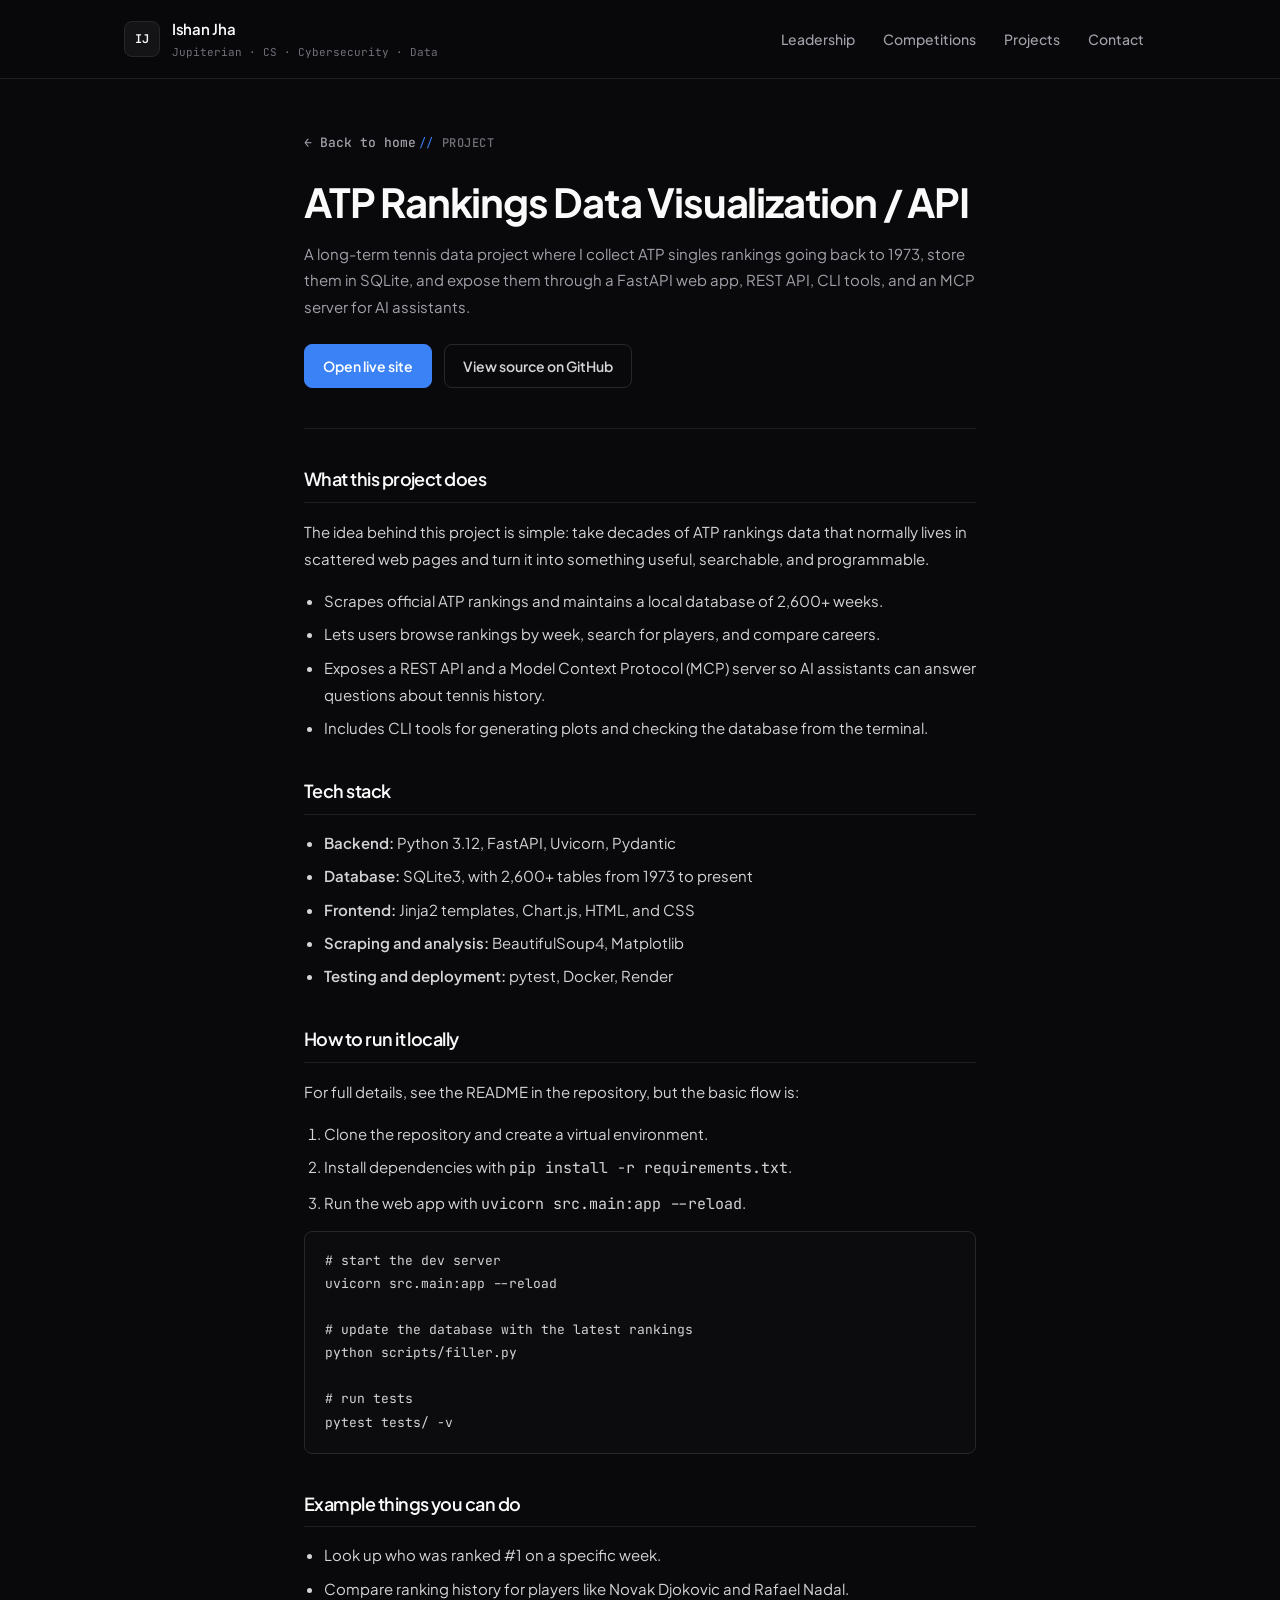
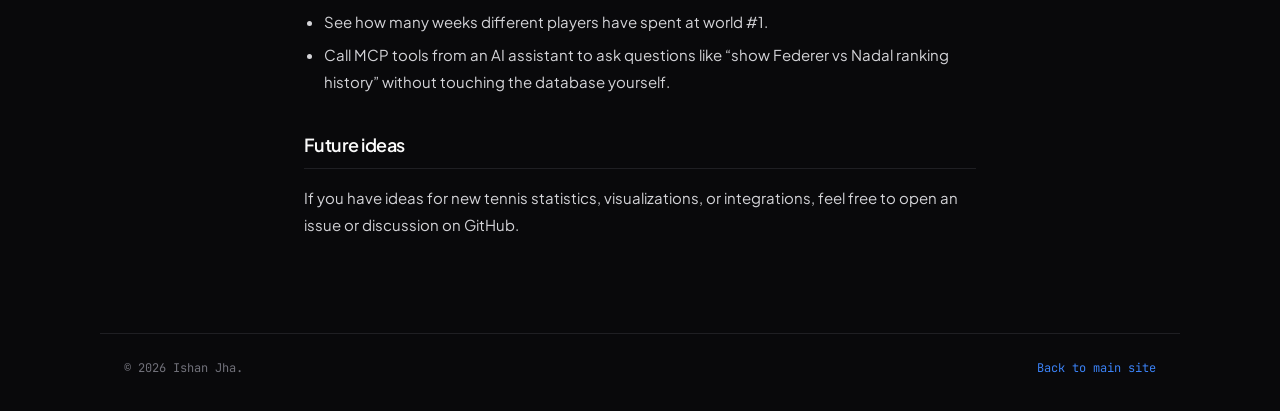
==== commit 2a666855: "theme update" ====
--- a/atp-rankings.html
+++ b/atp-rankings.html
@@ -1,41 +1,39 @@
-<!DOCTYPE html>
-<html lang="en">
-  <head>
-    <meta charset="UTF-8" />
-    <meta name="viewport" content="width=device-width, initial-scale=1" />
-    <title>ATP Rankings Data Visualization / API | Ishan Jha</title>
-    <meta name="description" content="Details about Ishan Jha's ATP Rankings Data Visualization and API project, including features, tech stack, and links." />
-    <link rel="preconnect" href="https://fonts.googleapis.com" />
-    <link rel="preconnect" href="https://fonts.gstatic.com" crossorigin />
-    <link href="https://fonts.googleapis.com/css2?family=Inter:wght@300;400;500;600;700;800&display=swap" rel="stylesheet" />
-    <link rel="stylesheet" href="styles.css" />
-  </head>
-  <body>
-    <header class="site-header"><div class="nav-inner"><a href="index.html" class="brand"><span class="brand-mark">IJ</span><span><span class="brand-name">Ishan Jha</span><span class="brand-tagline">Jupiterian · CS · Cybersecurity · Data</span></span></a><nav aria-label="Primary"><ul><li><a href="index.html#leadership">Leadership</a></li><li><a href="index.html#competitions">Competitions</a></li><li><a href="index.html#projects">Projects</a></li><li><a href="index.html#contact">Contact</a></li></ul></nav></div></header>
-    <main>
-      <section class="page-hero">
-        <a href="index.html" class="back-link">← Back to home</a>
-        <p class="eyebrow">Project</p>
-        <h1>ATP Rankings Data Visualization / API</h1>
-        <p class="meta">A long-term tennis data project where I collect ATP singles rankings going back to 1973, store them in SQLite, and expose them through a FastAPI web app, REST API, CLI tools, and an MCP server for AI assistants.</p>
-        <div class="button-row"><a class="btn-primary" href="https://atp-rankings-data-visualization.onrender.com/" target="_blank" rel="noreferrer">Open live site</a><a class="btn-ghost" href="https://github.com/Jupiterian/ATP-Rankings-API" target="_blank" rel="noreferrer">View source on GitHub</a></div>
-      </section>
-
-      <section class="content-section"><h2>What this project does</h2><p>The idea behind this project is simple: take decades of ATP rankings data that normally lives in scattered web pages and turn it into something useful, searchable, and programmable.</p><ul class="clean-list"><li>Scrapes official ATP rankings and maintains a local database of 2,600+ weeks.</li><li>Lets users browse rankings by week, search for players, and compare careers.</li><li>Exposes a REST API and a Model Context Protocol (MCP) server so AI assistants can answer questions about tennis history.</li><li>Includes CLI tools for generating plots and checking the database from the terminal.</li></ul></section>
-      <section class="content-section"><h2>Tech stack</h2><ul class="clean-list"><li><strong>Backend:</strong> Python 3.12, FastAPI, Uvicorn, Pydantic</li><li><strong>Database:</strong> SQLite3, with 2,600+ tables from 1973 to present</li><li><strong>Frontend:</strong> Jinja2 templates, Chart.js, HTML, and CSS</li><li><strong>Scraping and analysis:</strong> BeautifulSoup4, Matplotlib</li><li><strong>Testing and deployment:</strong> pytest, Docker, Render</li></ul></section>
-      <section class="content-section"><h2>How to run it locally</h2><p>For full details, see the README in the repository, but the basic flow is:</p><ol class="clean-list"><li>Clone the repository and create a virtual environment.</li><li>Install dependencies with <code>pip install -r requirements.txt</code>.</li><li>Run the web app with <code>uvicorn src.main:app --reload</code>.</li></ol><pre><code># start the dev server
-uvicorn src.main:app --reload
-
-# update the database with the latest rankings
-python scripts/filler.py
-
-# run tests
-pytest tests/ -v</code></pre></section>
-      <section class="content-section"><h2>Example things you can do</h2><ul class="clean-list"><li>Look up who was ranked #1 on a specific week.</li><li>Compare ranking history for players like Novak Djokovic and Rafael Nadal.</li><li>See how many weeks different players have spent at world #1.</li><li>Call MCP tools from an AI assistant to ask questions like “show Federer vs Nadal ranking history” without touching the database yourself.</li></ul></section>
-      <section class="content-section"><h2>Future ideas</h2><p>If you have ideas for new tennis statistics, visualizations, or integrations, feel free to open an issue or discussion on GitHub.</p></section>
-    </main>
-    <footer><span>© 2026 Ishan Jha.</span><span><a href="index.html">Back to main site</a></span></footer>
-  </body>
-</html>
+<!DOCTYPE html>
+<html lang="en">
+  <head>
+    <meta charset="UTF-8" />
+    <meta name="viewport" content="width=device-width, initial-scale=1" />
+    <title>ATP Rankings Data Visualization / API | Ishan Jha</title>
+    <meta name="description" content="Details about Ishan Jha's ATP Rankings Data Visualization and API project, including features, tech stack, and links." />
+    <link rel="preconnect" href="https://fonts.googleapis.com" />
+    <link rel="preconnect" href="https://fonts.gstatic.com" crossorigin />
+    <link href="https://fonts.googleapis.com/css2?family=JetBrains+Mono:wght@400;500;600&family=Plus+Jakarta+Sans:wght@400;500;600;700&display=swap" rel="stylesheet" />
+    <link rel="stylesheet" href="styles.css" />
+  </head>
+  <body>
+    <header class="site-header"><div class="nav-inner"><a href="index.html" class="brand"><span class="brand-mark">IJ</span><span><span class="brand-name">Ishan Jha</span><span class="brand-tagline">Jupiterian · CS · Cybersecurity · Data</span></span></a><nav aria-label="Primary"><ul><li><a href="index.html#leadership">Leadership</a></li><li><a href="index.html#competitions">Competitions</a></li><li><a href="index.html#projects">Projects</a></li><li><a href="index.html#contact">Contact</a></li></ul></nav></div></header>
+    <main>
+      <section class="page-hero">
+        <a href="index.html" class="back-link">← Back to home</a>
+        <p class="eyebrow">Project</p>
+        <h1>ATP Rankings Data Visualization / API</h1>
+        <p class="meta">A long-term tennis data project where I collect ATP singles rankings going back to 1973, store them in SQLite, and expose them through a FastAPI web app, REST API, CLI tools, and an MCP server for AI assistants.</p>
+        <div class="button-row"><a class="btn-primary" href="https://atp-rankings-data-visualization.onrender.com/" target="_blank" rel="noreferrer">Open live site</a><a class="btn-ghost" href="https://github.com/Jupiterian/ATP-Rankings-API" target="_blank" rel="noreferrer">View source on GitHub</a></div>
+      </section>
+
+      <section class="content-section"><h2>What this project does</h2><p>The idea behind this project is simple: take decades of ATP rankings data that normally lives in scattered web pages and turn it into something useful, searchable, and programmable.</p><ul class="clean-list"><li>Scrapes official ATP rankings and maintains a local database of 2,600+ weeks.</li><li>Lets users browse rankings by week, search for players, and compare careers.</li><li>Exposes a REST API and a Model Context Protocol (MCP) server so AI assistants can answer questions about tennis history.</li><li>Includes CLI tools for generating plots and checking the database from the terminal.</li></ul></section>
+      <section class="content-section"><h2>Tech stack</h2><ul class="clean-list"><li><strong>Backend:</strong> Python 3.12, FastAPI, Uvicorn, Pydantic</li><li><strong>Database:</strong> SQLite3, with 2,600+ tables from 1973 to present</li><li><strong>Frontend:</strong> Jinja2 templates, Chart.js, HTML, and CSS</li><li><strong>Scraping and analysis:</strong> BeautifulSoup4, Matplotlib</li><li><strong>Testing and deployment:</strong> pytest, Docker, Render</li></ul></section>
+      <section class="content-section"><h2>How to run it locally</h2><p>For full details, see the README in the repository, but the basic flow is:</p><ol class="clean-list"><li>Clone the repository and create a virtual environment.</li><li>Install dependencies with <code>pip install -r requirements.txt</code>.</li><li>Run the web app with <code>uvicorn src.main:app --reload</code>.</li></ol><pre><code># start the dev server
+uvicorn src.main:app --reload
+
+# update the database with the latest rankings
+python scripts/filler.py
+
+# run tests
+pytest tests/ -v</code></pre></section>
+      <section class="content-section"><h2>Example things you can do</h2><ul class="clean-list"><li>Look up who was ranked #1 on a specific week.</li><li>Compare ranking history for players like Novak Djokovic and Rafael Nadal.</li><li>See how many weeks different players have spent at world #1.</li><li>Call MCP tools from an AI assistant to ask questions like “show Federer vs Nadal ranking history” without touching the database yourself.</li></ul></section>
+      <section class="content-section"><h2>Future ideas</h2><p>If you have ideas for new tennis statistics, visualizations, or integrations, feel free to open an issue or discussion on GitHub.</p></section>
+    </main>
+    <footer><span>© 2026 Ishan Jha.</span><span><a href="index.html">Back to main site</a></span></footer>
   </body>
 </html>
--- a/styles.css
+++ b/styles.css
@@ -1,233 +1,739 @@
 :root {
-  --bg: #0b1120;
-  --bg-alt: #020617;
-  --surface: #0f172a;
-  --surface-strong: #111827;
-  --text: #e5e7eb;
-  --muted: #9ca3af;
-  --muted-2: #64748b;
-  --line: #1f2937;
-  --line-strong: #334155;
-  --accent: #38bdf8;
-  --accent-strong: #0ea5e9;
-  --warning: #fbbf24;
-  --shadow-soft: 0 18px 48px rgba(2, 6, 23, 0.45);
+  --bg: #09090b;
+  --bg-alt: #0c0c0f;
+  --surface: #141417;
+  --surface-elevated: #1a1a1f;
+  --surface-hover: #1f1f26;
+  --text: #fafafa;
+  --text-secondary: #d4d4d8;
+  --muted: #a1a1aa;
+  --muted-2: #71717a;
+  --line: #27272a;
+  --line-subtle: #1f1f23;
+  --accent: #3b82f6;
+  --accent-hover: #60a5fa;
+  --accent-subtle: rgba(59, 130, 246, 0.08);
+  --accent-border: rgba(59, 130, 246, 0.25);
+  --terminal-green: #4ade80;
+  --shadow-sm: 0 1px 2px rgba(0, 0, 0, 0.4);
+  --shadow-md: 0 4px 16px rgba(0, 0, 0, 0.35);
+  --radius-sm: 0.375rem;
+  --radius-md: 0.5rem;
+  --radius-lg: 0.75rem;
   --radius-xl: 1rem;
-  --radius-lg: 0.75rem;
-  --radius-md: 0.55rem;
-  --max: 1120px;
+  --max: 1080px;
+  --font-sans: "Plus Jakarta Sans", ui-sans-serif, system-ui, -apple-system, sans-serif;
+  --font-mono: "JetBrains Mono", ui-monospace, SFMono-Regular, Menlo, Monaco, Consolas, monospace;
 }
 
 * { box-sizing: border-box; }
+
 html { scroll-behavior: smooth; }
+
+@media (prefers-reduced-motion: reduce) {
+  html { scroll-behavior: auto; }
+  *, *::before, *::after {
+    animation-duration: 0.01ms !important;
+    transition-duration: 0.01ms !important;
+  }
+}
+
 body {
   margin: 0;
   min-height: 100vh;
-  color: var(--text);
-  background:
-    radial-gradient(circle at 15% 0%, rgba(56, 189, 248, 0.12), transparent 28rem),
-    radial-gradient(circle at 90% 8%, rgba(14, 165, 233, 0.08), transparent 26rem),
-    var(--bg);
-  font-family: Inter, ui-sans-serif, system-ui, -apple-system, BlinkMacSystemFont, "Segoe UI", sans-serif;
-  line-height: 1.7;
-}
-
-body::before {
-  content: "";
-  position: fixed;
-  inset: 0;
-  pointer-events: none;
-  background-image: linear-gradient(rgba(148, 163, 184, 0.035) 1px, transparent 1px), linear-gradient(90deg, rgba(148, 163, 184, 0.035) 1px, transparent 1px);
-  background-size: 48px 48px;
-  mask-image: linear-gradient(to bottom, #000, transparent 70%);
-}
-
-a { color: var(--accent); text-decoration: none; }
-a:hover { color: #7dd3fc; text-decoration: underline; text-underline-offset: 0.2em; }
+  color: var(--text-secondary);
+  background: var(--bg);
+  font-family: var(--font-sans);
+  font-size: 1rem;
+  line-height: 1.75;
+  -webkit-font-smoothing: antialiased;
+  -moz-osx-font-smoothing: grayscale;
+}
+
+a {
+  color: var(--accent);
+  text-decoration: none;
+  transition: color 0.15s ease;
+}
+
+a:hover {
+  color: var(--accent-hover);
+}
+
 img { display: block; max-width: 100%; }
+
+/* ── Header ── */
 
 .site-header {
   position: sticky;
   top: 0;
   z-index: 20;
-  border-bottom: 1px solid var(--line);
-  background: rgba(2, 6, 23, 0.88);
-  backdrop-filter: blur(16px);
-}
+  border-bottom: 1px solid var(--line-subtle);
+  background: rgba(9, 9, 11, 0.85);
+  backdrop-filter: blur(12px);
+  -webkit-backdrop-filter: blur(12px);
+}
+
 .nav-inner {
   max-width: var(--max);
   margin: 0 auto;
-  padding: 0.85rem 1.25rem;
+  padding: 1rem 1.5rem;
   display: flex;
   align-items: center;
   justify-content: space-between;
-  gap: 1rem;
-}
-.brand { display: inline-flex; align-items: center; gap: 0.75rem; color: var(--text); text-decoration: none; }
+  gap: 1.5rem;
+}
+
+.brand {
+  display: inline-flex;
+  align-items: center;
+  gap: 0.75rem;
+  color: var(--text);
+  text-decoration: none;
+}
+
 .brand:hover { color: var(--text); text-decoration: none; }
+
 .brand-mark {
-  width: 40px;
-  height: 40px;
+  width: 36px;
+  height: 36px;
   display: grid;
   place-items: center;
-  border-radius: 0.8rem;
-  color: var(--bg-alt);
-  background: radial-gradient(circle at 0 0, var(--accent), var(--accent-strong));
-  box-shadow: 0 14px 32px rgba(56, 189, 248, 0.26);
-  font-weight: 800;
-}
-.brand-name { display: block; font-size: 1rem; font-weight: 700; letter-spacing: -0.02em; }
-.brand-tagline { display: block; margin-top: -0.1rem; color: var(--muted); font-size: 0.8rem; }
-nav ul { display: flex; flex-wrap: wrap; gap: 0.35rem; list-style: none; margin: 0; padding: 0; }
+  border-radius: var(--radius-md);
+  border: 1px solid var(--line);
+  background: var(--surface);
+  color: var(--text);
+  font-family: var(--font-mono);
+  font-size: 0.75rem;
+  font-weight: 600;
+  letter-spacing: -0.02em;
+}
+
+.brand-name {
+  display: block;
+  font-size: 0.9375rem;
+  font-weight: 600;
+  letter-spacing: -0.02em;
+  color: var(--text);
+}
+
+.brand-tagline {
+  display: block;
+  margin-top: 0.05rem;
+  color: var(--muted-2);
+  font-family: var(--font-mono);
+  font-size: 0.6875rem;
+  font-weight: 400;
+  letter-spacing: 0;
+}
+
+nav ul {
+  display: flex;
+  flex-wrap: wrap;
+  gap: 0.25rem;
+  list-style: none;
+  margin: 0;
+  padding: 0;
+}
+
 nav a {
   display: inline-flex;
-  padding: 0.45rem 0.7rem;
-  border-radius: 999px;
+  padding: 0.4rem 0.75rem;
+  border-radius: var(--radius-sm);
   color: var(--muted);
-  font-size: 0.88rem;
-  text-decoration: none;
-}
-nav a:hover { background: rgba(15, 23, 42, 0.95); color: var(--text); text-decoration: none; }
-
-main { position: relative; max-width: var(--max); margin: 0 auto; padding: 1.75rem 1.25rem 4rem; }
+  font-size: 0.875rem;
+  font-weight: 500;
+  text-decoration: none;
+  transition: color 0.15s ease, background 0.15s ease;
+}
+
+nav a:hover {
+  background: var(--surface);
+  color: var(--text);
+  text-decoration: none;
+}
+
+/* ── Layout ── */
+
+main {
+  position: relative;
+  max-width: var(--max);
+  margin: 0 auto;
+  padding: 0 1.5rem 5rem;
+}
+
+/* ── Hero ── */
+
 .hero {
   display: grid;
-  grid-template-columns: minmax(0, 1.2fr) minmax(280px, 0.8fr);
-  gap: 2rem;
+  grid-template-columns: minmax(0, 1.15fr) minmax(260px, 0.85fr);
+  gap: 3rem;
   align-items: center;
-  padding: 3rem 0 1.75rem;
-}
+  padding: 4rem 0 3rem;
+  border-bottom: 1px solid var(--line-subtle);
+}
+
 .eyebrow {
   display: inline-flex;
   align-items: center;
   gap: 0.5rem;
-  margin: 0 0 0.8rem;
+  margin: 0 0 1rem;
+  color: var(--muted-2);
+  font-family: var(--font-mono);
+  font-size: 0.75rem;
+  font-weight: 500;
+  letter-spacing: 0.04em;
+  text-transform: uppercase;
+}
+
+.eyebrow::before {
+  content: "//";
   color: var(--accent);
-  font-size: 0.78rem;
+  font-weight: 400;
+}
+
+h1, h2, h3 {
+  margin: 0;
+  color: var(--text);
+  line-height: 1.15;
+  letter-spacing: -0.03em;
+}
+
+h1 {
+  max-width: 720px;
+  font-size: clamp(2rem, 5vw, 3.25rem);
   font-weight: 700;
-  letter-spacing: 0.14em;
-  text-transform: uppercase;
-}
-.eyebrow::before { content: ""; width: 30px; height: 1px; background: currentColor; }
-h1, h2, h3 { margin: 0; color: var(--text); line-height: 1.12; letter-spacing: -0.035em; }
-h1 { max-width: 820px; font-size: clamp(2.35rem, 6vw, 5rem); font-weight: 800; }
-.hero-subtitle { max-width: 700px; margin: 1.1rem 0 0; color: var(--muted); font-size: clamp(1rem, 1.6vw, 1.15rem); }
-.hero-subtitle strong { color: var(--text); }
-.hero-actions, .button-row { display: flex; flex-wrap: wrap; gap: 0.75rem; margin-top: 1.5rem; }
+}
+
+.hero-subtitle {
+  max-width: 600px;
+  margin: 1.25rem 0 0;
+  color: var(--muted);
+  font-size: clamp(1rem, 1.5vw, 1.0625rem);
+  line-height: 1.8;
+}
+
+.hero-subtitle strong { color: var(--text-secondary); font-weight: 600; }
+
+.hero-actions, .button-row {
+  display: flex;
+  flex-wrap: wrap;
+  gap: 0.75rem;
+  margin-top: 1.75rem;
+}
+
+/* ── Buttons ── */
+
 .btn-primary, .btn-ghost, .btn-text {
   display: inline-flex;
   align-items: center;
   justify-content: center;
-  border-radius: 999px;
-  padding: 0.62rem 1.05rem;
-  font-size: 0.9rem;
+  border-radius: var(--radius-md);
+  padding: 0.5625rem 1.125rem;
+  font-size: 0.875rem;
+  font-weight: 600;
+  text-decoration: none;
+  transition: background 0.15s ease, border-color 0.15s ease, color 0.15s ease;
+}
+
+.btn-primary {
+  border: 1px solid var(--accent);
+  background: var(--accent);
+  color: #fff;
+}
+
+.btn-primary:hover {
+  background: var(--accent-hover);
+  border-color: var(--accent-hover);
+  color: #fff;
+  text-decoration: none;
+}
+
+.btn-ghost {
+  border: 1px solid var(--line);
+  background: transparent;
+  color: var(--text-secondary);
+}
+
+.btn-ghost:hover {
+  background: var(--surface);
+  border-color: var(--muted-2);
+  color: var(--text);
+  text-decoration: none;
+}
+
+.btn-text {
+  padding-inline: 0;
+  color: var(--accent);
+  font-weight: 500;
+}
+
+.btn-text:hover { color: var(--accent-hover); text-decoration: none; }
+
+/* ── Portrait ── */
+
+.portrait-card {
+  border: 1px solid var(--line);
+  border-radius: var(--radius-xl);
+  padding: 0.5rem;
+  background: var(--surface);
+}
+
+.portrait-card img {
+  width: 100%;
+  aspect-ratio: 4 / 5;
+  object-fit: cover;
+  object-position: center 18%;
+  border-radius: var(--radius-lg);
+}
+
+.portrait-caption {
+  display: flex;
+  justify-content: space-between;
+  gap: 1rem;
+  padding: 0.75rem 0.375rem 0.25rem;
+  color: var(--muted);
+  font-size: 0.8125rem;
+}
+
+.portrait-caption strong { color: var(--text-secondary); font-weight: 600; }
+
+/* ── Metrics ── */
+
+.stat-strip {
+  display: grid;
+  grid-template-columns: repeat(4, 1fr);
+  gap: 1px;
+  margin: 0;
+  background: var(--line-subtle);
+  border: 1px solid var(--line-subtle);
+  border-radius: var(--radius-lg);
+  overflow: hidden;
+}
+
+.metric-card {
+  padding: 1.25rem 1.5rem;
+  background: var(--bg);
+  border: none;
+  box-shadow: none;
+}
+
+.metric-value {
+  display: block;
+  color: var(--text);
+  font-size: 1.5rem;
   font-weight: 700;
-  text-decoration: none;
-  transition: transform 0.16s ease, box-shadow 0.16s ease, background 0.16s ease, border-color 0.16s ease;
-}
-.btn-primary { border: 1px solid var(--accent); background: var(--accent); color: var(--bg-alt); box-shadow: 0 18px 40px rgba(56, 189, 248, 0.28); }
-.btn-primary:hover { color: var(--bg-alt); transform: translateY(-1px); text-decoration: none; filter: brightness(1.05); }
-.btn-ghost { border: 1px solid #4b5563; background: transparent; color: var(--text); }
-.btn-ghost:hover { background: var(--surface-strong); color: var(--text); text-decoration: none; transform: translateY(-1px); }
-.btn-text { padding-inline: 0; color: var(--accent); }
-
-.portrait-card, .section, .project-card, .case-card, .metric-card, .highlight-box, .content-section {
-  border: 1px solid var(--line);
-  background: rgba(2, 6, 23, 0.78);
-  box-shadow: var(--shadow-soft);
-}
-.portrait-card { border-radius: var(--radius-xl); padding: 0.8rem; }
-.portrait-card img { width: 100%; aspect-ratio: 4 / 5; object-fit: cover; object-position: center 18%; border-radius: var(--radius-lg); }
-.portrait-caption { display: flex; justify-content: space-between; gap: 1rem; padding: 0.8rem 0.25rem 0.1rem; color: var(--muted); font-size: 0.86rem; }
-.portrait-caption strong { color: var(--text); }
-.stat-strip { display: grid; grid-template-columns: repeat(4, 1fr); gap: 1rem; margin: 1rem 0 2rem; }
-.metric-card { border-radius: var(--radius-lg); padding: 1rem; background: rgba(15, 23, 42, 0.92); }
-.metric-value { display: block; color: var(--accent); font-size: 1.55rem; font-weight: 800; letter-spacing: -0.04em; }
-.metric-label { color: var(--muted); font-size: 0.84rem; line-height: 1.5; }
+  letter-spacing: -0.03em;
+  font-variant-numeric: tabular-nums;
+}
+
+.metric-label {
+  display: block;
+  margin-top: 0.25rem;
+  color: var(--muted);
+  font-size: 0.8125rem;
+  line-height: 1.5;
+}
+
+/* ── Sections ── */
 
 .section {
   position: relative;
+  margin-top: 3.5rem;
+  padding: 0;
+  border: none;
+  background: transparent;
+  box-shadow: none;
+  overflow: visible;
+}
+
+.section::before { display: none; }
+
+.section > * { position: relative; }
+
+.section + .section { margin-top: 3.5rem; }
+
+.section-header {
+  display: flex;
+  justify-content: space-between;
+  align-items: baseline;
+  gap: 1rem;
+  margin-bottom: 1.5rem;
+  padding-bottom: 1rem;
+  border-bottom: 1px solid var(--line-subtle);
+}
+
+.section-kicker {
+  margin: 0 0 0.375rem;
+  color: var(--muted-2);
+  font-family: var(--font-mono);
+  font-size: 0.6875rem;
+  font-weight: 500;
+  letter-spacing: 0.06em;
+  text-transform: uppercase;
+}
+
+.section-title {
+  font-size: clamp(1.25rem, 2.5vw, 1.75rem);
+  font-weight: 600;
+}
+
+strong { color: var(--text-secondary); font-weight: 600; }
+
+.page-hero + .content-section,
+.page-hero + .highlight-box {
+  margin-top: 2.5rem;
+}
+
+
+.lead {
+  max-width: 680px;
+  font-size: 0.9375rem;
+  line-height: 1.8;
+}
+
+.two-column {
+  display: grid;
+  grid-template-columns: minmax(0, 1fr) minmax(280px, 1fr);
+  gap: 1.25rem;
+  align-items: start;
+}
+
+.clean-list {
+  padding-left: 1.25rem;
+  margin: 0.75rem 0 0;
+}
+
+.clean-list li {
+  margin: 0.4rem 0;
+  font-size: 0.9375rem;
+}
+
+/* ── Cards ── */
+
+.card-grid {
+  display: grid;
+  grid-template-columns: repeat(2, minmax(0, 1fr));
+  gap: 1rem;
+}
+
+.project-card, .case-card {
+  border: 1px solid var(--line);
+  border-radius: var(--radius-lg);
+  padding: 1.25rem;
+  background: var(--surface);
+  box-shadow: none;
+  transition: border-color 0.15s ease, background 0.15s ease;
+}
+
+.project-card:hover, .case-card:hover {
+  border-color: var(--muted-2);
+  background: var(--surface-elevated);
+}
+
+.project-card h3, .case-card h3 {
+  font-size: 1rem;
+  font-weight: 600;
+}
+
+.project-card h3 a, .case-card h3 a {
+  color: var(--text);
+  text-decoration: none;
+}
+
+.project-card h3 a:hover, .case-card h3 a:hover {
+  color: var(--accent-hover);
+  text-decoration: none;
+}
+
+.project-card p, .case-card p {
+  margin: 0.625rem 0 0.875rem;
+  font-size: 0.9375rem;
+  line-height: 1.7;
+}
+
+.card-meta, .tech-stack {
+  display: flex;
+  flex-wrap: wrap;
+  gap: 0.375rem;
+  margin-top: 0.875rem;
+}
+
+.tag, .tech-badge {
+  border: 1px solid var(--line);
+  border-radius: var(--radius-sm);
+  padding: 0.125rem 0.5rem;
+  color: var(--muted);
+  background: var(--bg-alt);
+  font-family: var(--font-mono);
+  font-size: 0.6875rem;
+  font-weight: 500;
+  letter-spacing: 0.01em;
+}
+
+/* ── Featured ── */
+
+.featured {
+  border: 1px solid var(--accent-border);
+  border-radius: var(--radius-xl);
+  padding: clamp(1.5rem, 3vw, 2rem);
+  background: var(--accent-subtle);
+  box-shadow: none;
+}
+
+.featured::after { display: none; }
+
+.featured .section-kicker { color: var(--accent); }
+
+.featured-grid {
+  display: grid;
+  grid-template-columns: minmax(0, 1.4fr) minmax(240px, 0.85fr);
+  gap: 2rem;
+  align-items: center;
+}
+
+.featured p {
+  margin-top: 0.75rem;
+  font-size: 0.9375rem;
+  line-height: 1.75;
+}
+
+/* ── Terminal ── */
+
+.terminal-card {
+  border: 1px solid var(--line);
+  border-radius: var(--radius-lg);
+  background: var(--bg-alt);
+  padding: 1.125rem 1.25rem;
+  color: var(--text-secondary);
+  font-family: var(--font-mono);
+  font-size: 0.75rem;
+  line-height: 1.8;
+}
+
+.terminal-card div { margin: 0.2rem 0; }
+
+.prompt { color: var(--terminal-green); }
+
+/* ── Gallery ── */
+
+.gallery {
+  display: grid;
+  grid-template-columns: repeat(2, minmax(0, 1fr));
+  gap: 0.75rem;
   margin-top: 1rem;
-  padding: clamp(1.2rem, 2.5vw, 1.65rem);
-  border-radius: var(--radius-xl);
-  background: rgba(15, 23, 42, 0.9);
-  overflow: hidden;
-}
-.section::before {
-  content: "";
-  position: absolute;
-  inset: 0 auto 0 0;
-  width: 3px;
-  background: linear-gradient(180deg, var(--accent), rgba(56, 189, 248, 0.05));
-}
-.section > * { position: relative; }
-.section + .section { margin-top: 1.25rem; }
-.section-header { display: flex; justify-content: space-between; align-items: baseline; gap: 1rem; margin-bottom: 1rem; }
-.section-kicker { margin: 0 0 0.2rem; color: var(--muted); font-size: 0.78rem; font-weight: 700; letter-spacing: 0.16em; text-transform: uppercase; }
-.section-title { font-size: clamp(1.35rem, 3vw, 2.2rem); font-weight: 750; }
-p, li, .lead, .section-body { color: var(--muted); }
-.lead { max-width: 820px; font-size: 0.98rem; }
-.two-column { display: grid; grid-template-columns: minmax(0, 1.1fr) minmax(280px, 0.9fr); gap: 1rem; align-items: start; }
-.clean-list { padding-left: 1.1rem; margin: 0.65rem 0 0; }
-.clean-list li { margin: 0.35rem 0; }
-.card-grid { display: grid; grid-template-columns: repeat(2, minmax(0, 1fr)); gap: 1rem; }
-.project-card, .case-card {
-  border-radius: var(--radius-lg);
-  padding: 1rem;
+}
+
+.gallery img {
+  border-radius: var(--radius-md);
+  aspect-ratio: 4 / 3;
+  object-fit: cover;
+  border: 1px solid var(--line);
+}
+
+.gallery.small img { aspect-ratio: 1 / 1; }
+
+/* ── Detail pages (article layout) ── */
+
+main:has(.page-hero) {
+  max-width: 720px;
+}
+
+.page-hero {
+  padding: 3rem 0 2.5rem;
+  border-bottom: 1px solid var(--line-subtle);
+}
+
+.page-hero h1 {
+  font-size: clamp(1.75rem, 4vw, 2.5rem);
+  font-weight: 700;
+}
+
+.subtitle, .meta {
+  max-width: none;
+  margin: 1rem 0 0;
+  color: var(--muted);
+  font-size: 0.9375rem;
+  line-height: 1.75;
+}
+
+.page-hero .button-row {
+  margin-top: 1.5rem;
+}
+
+.page-hero .tech-stack {
+  margin-top: 1.25rem;
+}
+
+.back-link {
+  display: inline-flex;
+  align-items: center;
+  gap: 0.375rem;
+  margin-bottom: 1.5rem;
+  color: var(--muted);
+  font-family: var(--font-mono);
+  font-size: 0.8125rem;
+  font-weight: 500;
+  text-decoration: none;
+}
+
+.back-link:hover {
+  color: var(--accent);
+  text-decoration: none;
+}
+
+.content-section {
+  margin-top: 2.5rem;
+  padding: 0;
+  border: none;
+  background: transparent;
+  border-radius: 0;
+}
+
+.content-section h2 {
+  margin-bottom: 0.875rem;
+  padding-bottom: 0.75rem;
+  border-bottom: 1px solid var(--line-subtle);
+  font-size: 1.125rem;
+  font-weight: 600;
+  color: var(--text);
+}
+
+.content-section p,
+.content-section li {
+  font-size: 0.9375rem;
+  line-height: 1.8;
+}
+
+.content-section p + p {
+  margin-top: 0.875rem;
+}
+
+.highlight-box {
+  margin-top: 2.5rem;
+  padding: 0 0 0 1rem;
+  border: none;
+  border-left: 2px solid var(--accent);
+  background: transparent;
+  border-radius: 0;
+}
+
+.highlight-box h3 {
+  margin-bottom: 0.625rem;
+  font-size: 0.8125rem;
+  font-weight: 600;
+  font-family: var(--font-mono);
+  letter-spacing: 0.04em;
+  text-transform: uppercase;
+  color: var(--accent);
+}
+
+.highlight-box p,
+.highlight-box li {
+  font-size: 0.9375rem;
+  line-height: 1.8;
+}
+
+.content-section .gallery {
+  margin-top: 1.25rem;
+}
+
+.content-section .gallery img {
+  border-radius: var(--radius-sm);
+}
+
+/* ── Code ── */
+
+pre {
+  padding: 1.125rem 1.25rem;
+  overflow-x: auto;
+  border-radius: var(--radius-md);
   background: var(--bg-alt);
-  box-shadow: none;
-}
-.project-card h3, .case-card h3 { font-size: 1.08rem; }
-.project-card p, .case-card p { margin: 0.6rem 0 0.8rem; }
-.card-meta, .tech-stack { display: flex; flex-wrap: wrap; gap: 0.45rem; margin-top: 0.8rem; }
-.tag, .tech-badge { border: 1px solid rgba(148, 163, 184, 0.45); border-radius: 999px; padding: 0.22rem 0.58rem; color: var(--muted); background: rgba(15, 23, 42, 0.92); font-size: 0.76rem; font-weight: 650; }
-.featured { border-color: rgba(56, 189, 248, 0.32); background: radial-gradient(circle at top left, rgba(56, 189, 248, 0.13), rgba(2, 6, 23, 0.95) 42%, rgba(2, 6, 23, 0.98)); }
-.featured::after { content: ""; position: absolute; width: 260px; height: 260px; right: -90px; top: -110px; border-radius: 50%; background: rgba(56, 189, 248, 0.1); }
-.featured-grid { display: grid; grid-template-columns: minmax(0, 1.45fr) minmax(260px, 0.85fr); gap: 1.2rem; align-items: center; }
-.terminal-card { border: 1px solid rgba(148, 163, 184, 0.35); border-radius: var(--radius-lg); background: rgba(15, 23, 42, 0.96); padding: 1rem; color: var(--text); font-family: ui-monospace, SFMono-Regular, Menlo, Monaco, Consolas, monospace; font-size: 0.82rem; }
-.terminal-card div { margin: 0.35rem 0; }
-.prompt { color: #22c55e; }
-.gallery { display: grid; grid-template-columns: repeat(2, minmax(0, 1fr)); gap: 1rem; margin-top: 1rem; }
-.gallery img { border-radius: var(--radius-lg); aspect-ratio: 4 / 3; object-fit: cover; border: 1px solid var(--line); box-shadow: var(--shadow-soft); }
-.gallery.small img { aspect-ratio: 1 / 1; }
-
-.page-hero { padding: 2.5rem 0 1.2rem; }
-.page-hero h1 { font-size: clamp(2rem, 4.5vw, 3.2rem); }
-.subtitle, .meta { max-width: 850px; margin: 0.85rem 0 0; color: var(--muted); font-size: 1rem; }
-.back-link { display: inline-flex; margin-bottom: 1.25rem; color: var(--accent); font-weight: 700; text-decoration: none; }
-.content-section, .highlight-box { border-radius: var(--radius-lg); padding: 1.15rem; margin-top: 1rem; background: rgba(15, 23, 42, 0.9); }
-.content-section h2, .highlight-box h3 { margin-bottom: 0.55rem; font-size: 1.15rem; font-weight: 750; }
-pre { padding: 1rem; overflow-x: auto; border-radius: var(--radius-md); background: var(--bg-alt); color: var(--text); border: 1px solid var(--line); }
-code { font-family: ui-monospace, SFMono-Regular, Menlo, Monaco, Consolas, monospace; }
-.contact-list { list-style: none; padding: 0; margin: 1rem 0 0; display: flex; flex-wrap: wrap; gap: 0.75rem; }
+  color: var(--text-secondary);
+  border: 1px solid var(--line);
+  font-size: 0.8125rem;
+  line-height: 1.7;
+}
+
+code { font-family: var(--font-mono); }
+
+/* ── Contact ── */
+
+.contact-list {
+  list-style: none;
+  padding: 0;
+  margin: 1.25rem 0 0;
+  display: flex;
+  flex-wrap: wrap;
+  gap: 0.75rem;
+}
+
 .contact-list a {
   display: inline-flex;
   align-items: center;
   justify-content: space-between;
-  gap: 1.25rem;
+  gap: 1.5rem;
   min-width: 220px;
-  padding: 0.75rem 0.9rem;
-  border: 1px solid var(--line-strong);
+  padding: 0.75rem 1rem;
+  border: 1px solid var(--line);
   border-radius: var(--radius-md);
-  background: var(--bg-alt);
-  color: var(--text);
-  font-weight: 700;
-  text-decoration: none;
-}
-.contact-list a::after { content: "↗"; color: var(--accent); }
-.contact-list a:hover { background: var(--surface-strong); color: var(--text); text-decoration: none; }
-footer { position: relative; max-width: var(--max); margin: 0 auto; padding: 0 1.25rem 2.4rem; color: var(--muted); font-size: 0.82rem; display: flex; justify-content: space-between; gap: 1rem; flex-wrap: wrap; }
+  background: var(--surface);
+  color: var(--text-secondary);
+  font-size: 0.875rem;
+  font-weight: 500;
+  text-decoration: none;
+  transition: border-color 0.15s ease, background 0.15s ease;
+}
+
+.contact-list a::after {
+  content: "↗";
+  color: var(--muted-2);
+  font-size: 0.875rem;
+  transition: color 0.15s ease;
+}
+
+.contact-list a:hover {
+  background: var(--surface-elevated);
+  border-color: var(--muted-2);
+  color: var(--text);
+  text-decoration: none;
+}
+
+.contact-list a:hover::after { color: var(--accent); }
+
+/* ── Footer ── */
+
+footer {
+  position: relative;
+  max-width: var(--max);
+  margin: 0 auto;
+  padding: 1.5rem 1.5rem 2.5rem;
+  border-top: 1px solid var(--line-subtle);
+  color: var(--muted-2);
+  font-family: var(--font-mono);
+  font-size: 0.75rem;
+  display: flex;
+  justify-content: space-between;
+  gap: 1rem;
+  flex-wrap: wrap;
+}
+
+/* ── Responsive ── */
 
 @media (max-width: 860px) {
   .hero, .two-column, .featured-grid { grid-template-columns: 1fr; }
   .stat-strip { grid-template-columns: repeat(2, 1fr); }
   .card-grid { grid-template-columns: 1fr; }
   .nav-inner { align-items: flex-start; flex-direction: column; }
-  .portrait-card { max-width: 420px; }
-}
+  .portrait-card { max-width: 360px; }
+  .hero { gap: 2rem; padding-top: 2.5rem; }
+}
+
 @media (max-width: 560px) {
-  main { padding-top: 1rem; }
+  main { padding-inline: 1.125rem; }
+  .nav-inner { padding-inline: 1.125rem; }
   .hero { padding-top: 2rem; }
   .stat-strip, .gallery { grid-template-columns: 1fr; }
   .brand-tagline { display: none; }
-}
+  footer { flex-direction: column; }
+}
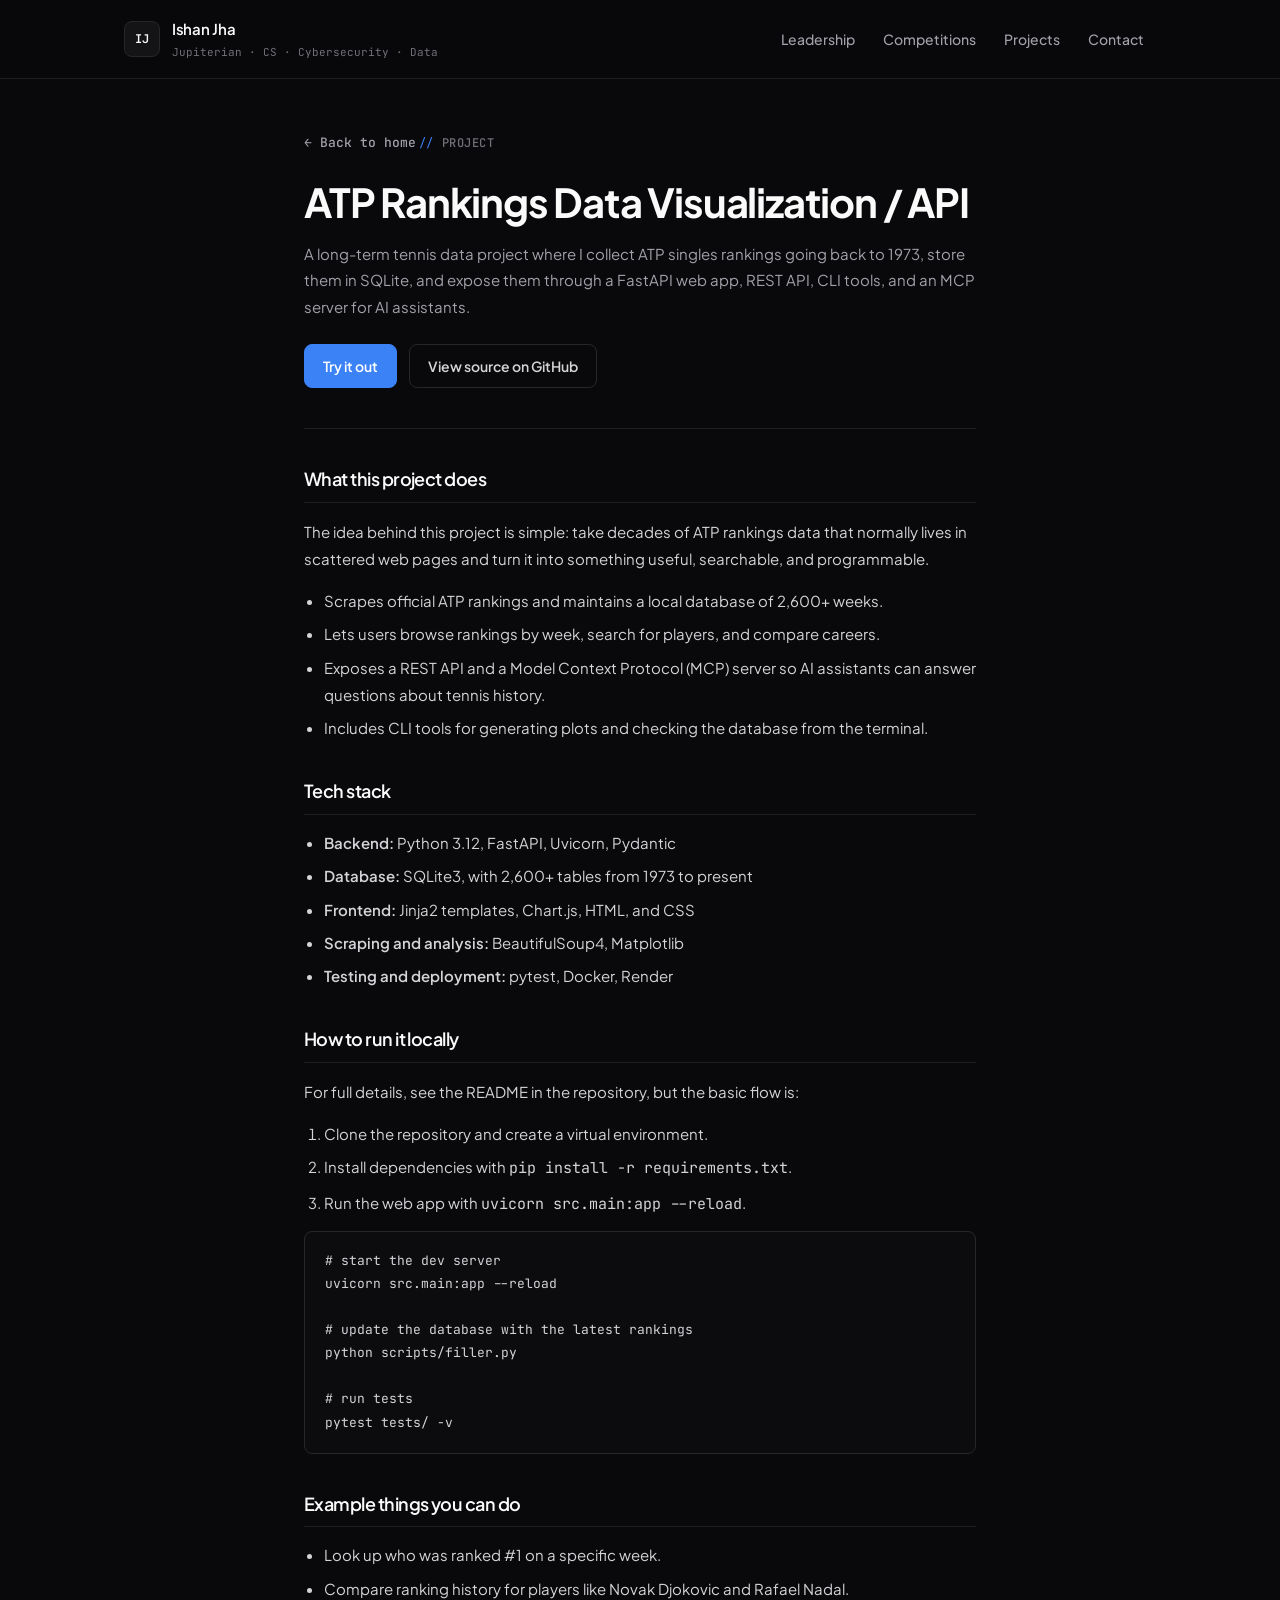
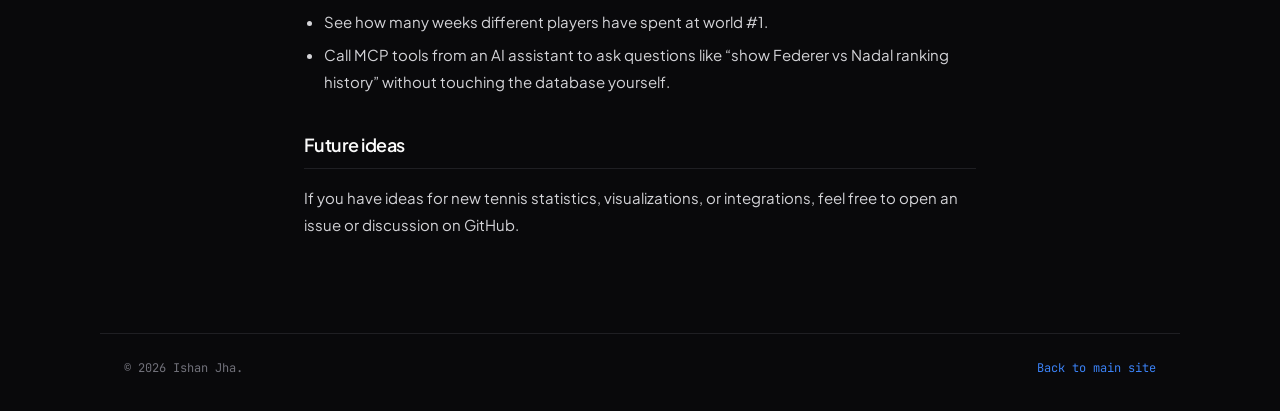
==== commit d4ed847c: "try it out atp-rankings" ====
--- a/atp-rankings.html
+++ b/atp-rankings.html
@@ -18,7 +18,7 @@
         <p class="eyebrow">Project</p>
         <h1>ATP Rankings Data Visualization / API</h1>
         <p class="meta">A long-term tennis data project where I collect ATP singles rankings going back to 1973, store them in SQLite, and expose them through a FastAPI web app, REST API, CLI tools, and an MCP server for AI assistants.</p>
-        <div class="button-row"><a class="btn-primary" href="https://atp-rankings-data-visualization.onrender.com/" target="_blank" rel="noreferrer">Open live site</a><a class="btn-ghost" href="https://github.com/Jupiterian/ATP-Rankings-API" target="_blank" rel="noreferrer">View source on GitHub</a></div>
+        <div class="button-row"><a class="btn-primary" href="https://atp-rankings.ishanjha.com/" target="_blank" rel="noreferrer">Try it out</a><a class="btn-ghost" href="https://github.com/Jupiterian/ATP-Rankings-API" target="_blank" rel="noreferrer">View source on GitHub</a></div>
       </section>
 
       <section class="content-section"><h2>What this project does</h2><p>The idea behind this project is simple: take decades of ATP rankings data that normally lives in scattered web pages and turn it into something useful, searchable, and programmable.</p><ul class="clean-list"><li>Scrapes official ATP rankings and maintains a local database of 2,600+ weeks.</li><li>Lets users browse rankings by week, search for players, and compare careers.</li><li>Exposes a REST API and a Model Context Protocol (MCP) server so AI assistants can answer questions about tennis history.</li><li>Includes CLI tools for generating plots and checking the database from the terminal.</li></ul></section>
